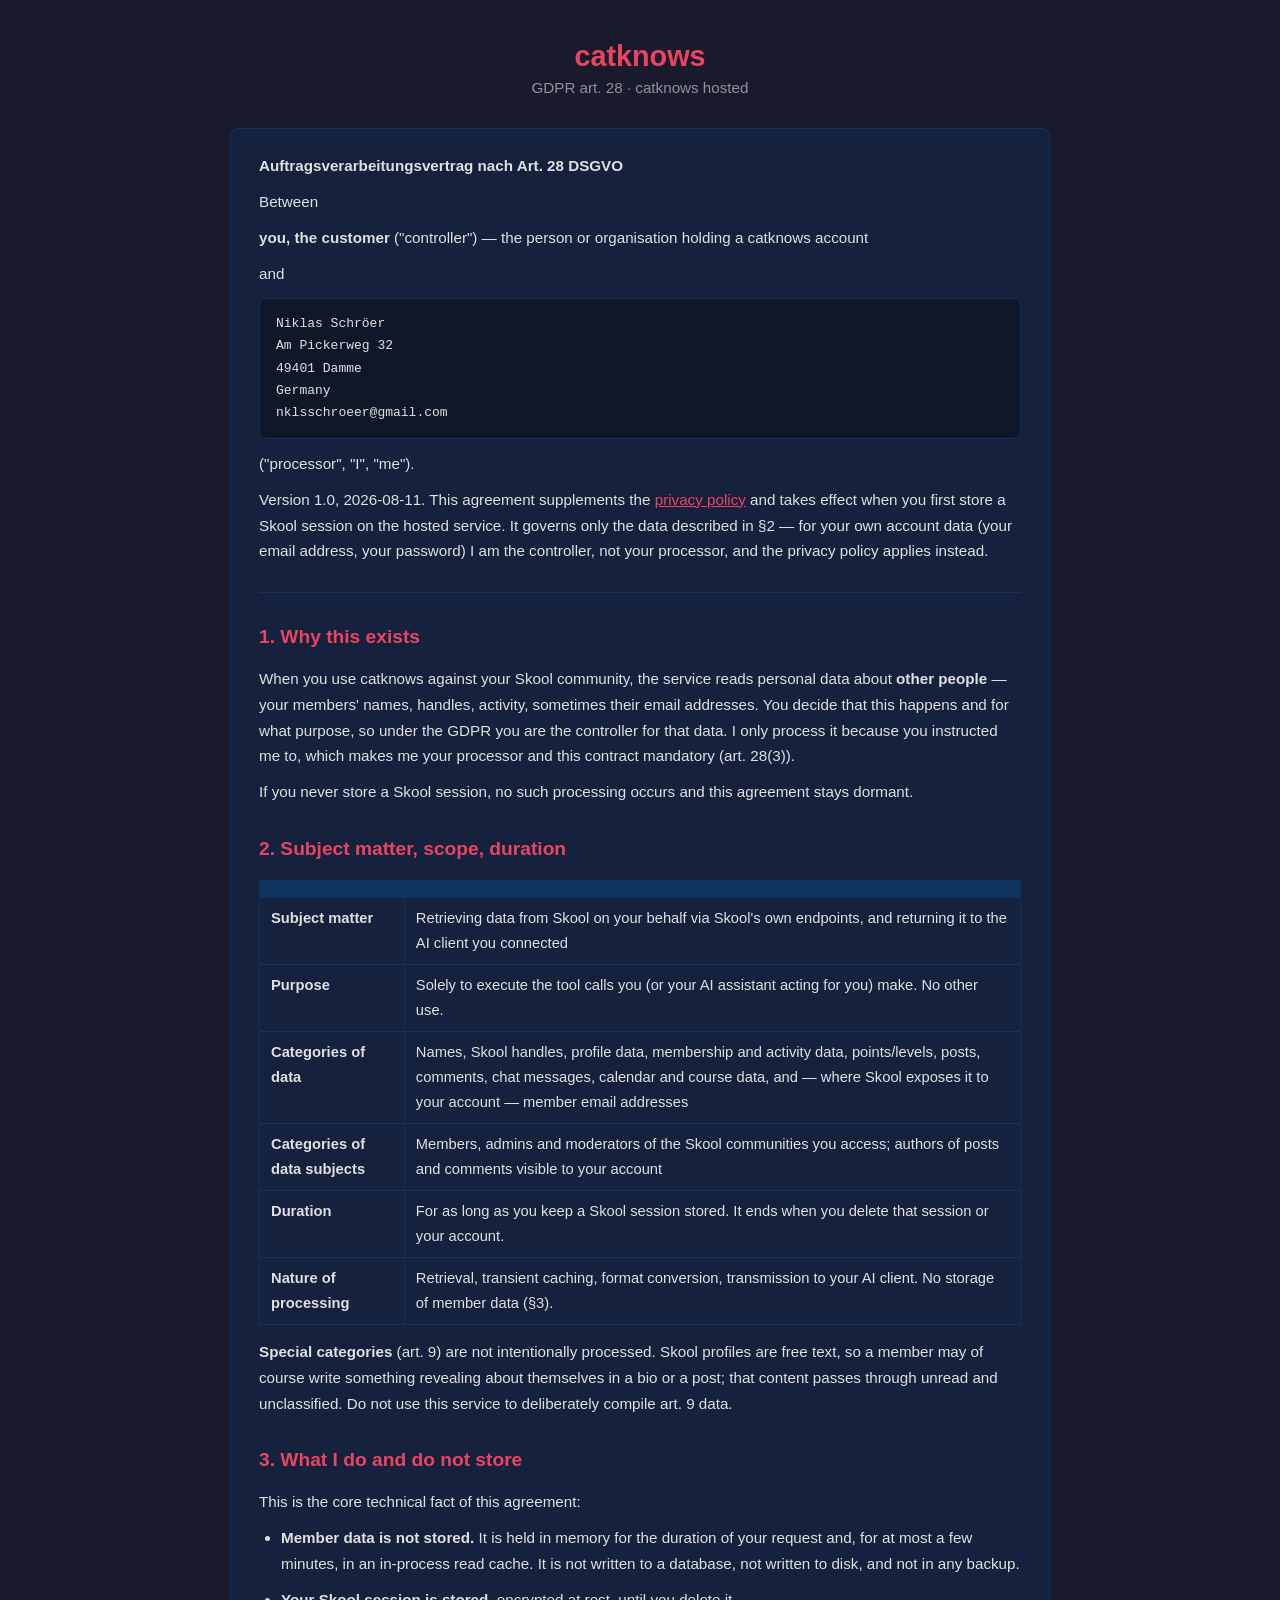
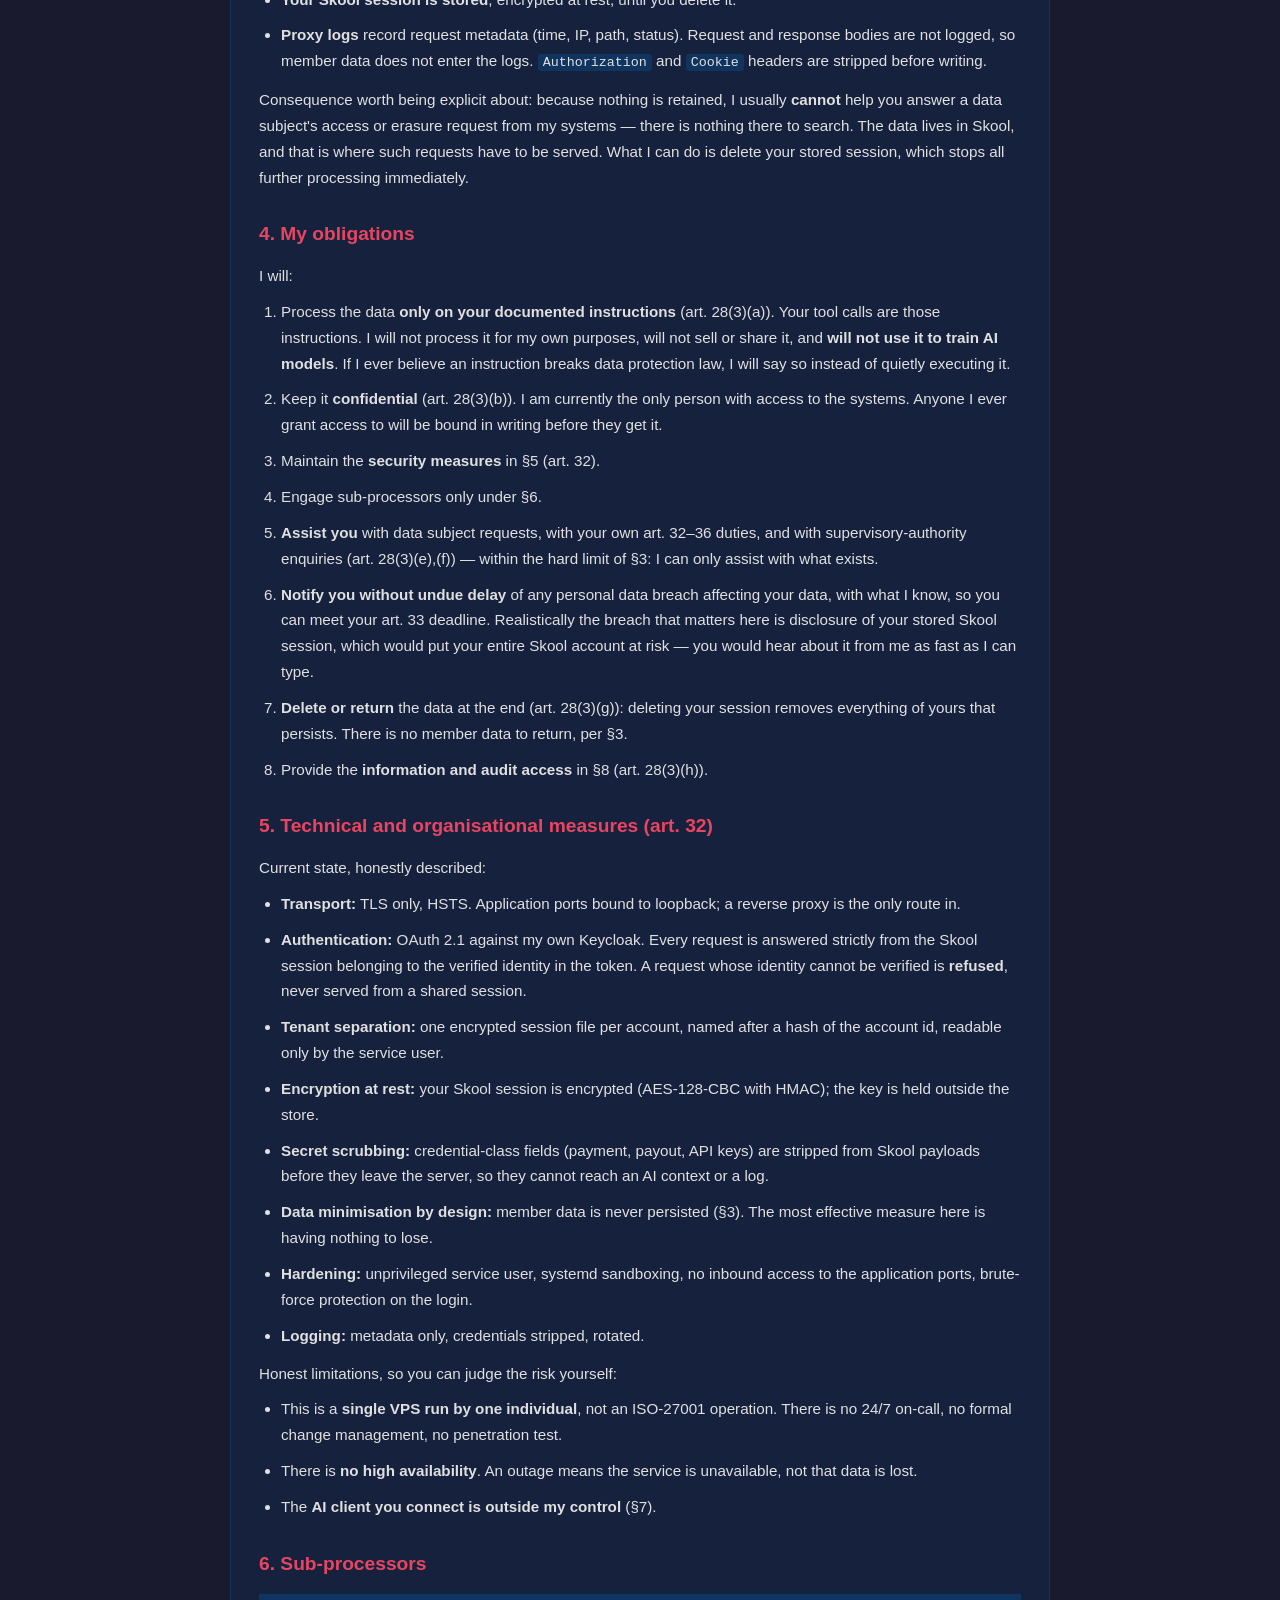
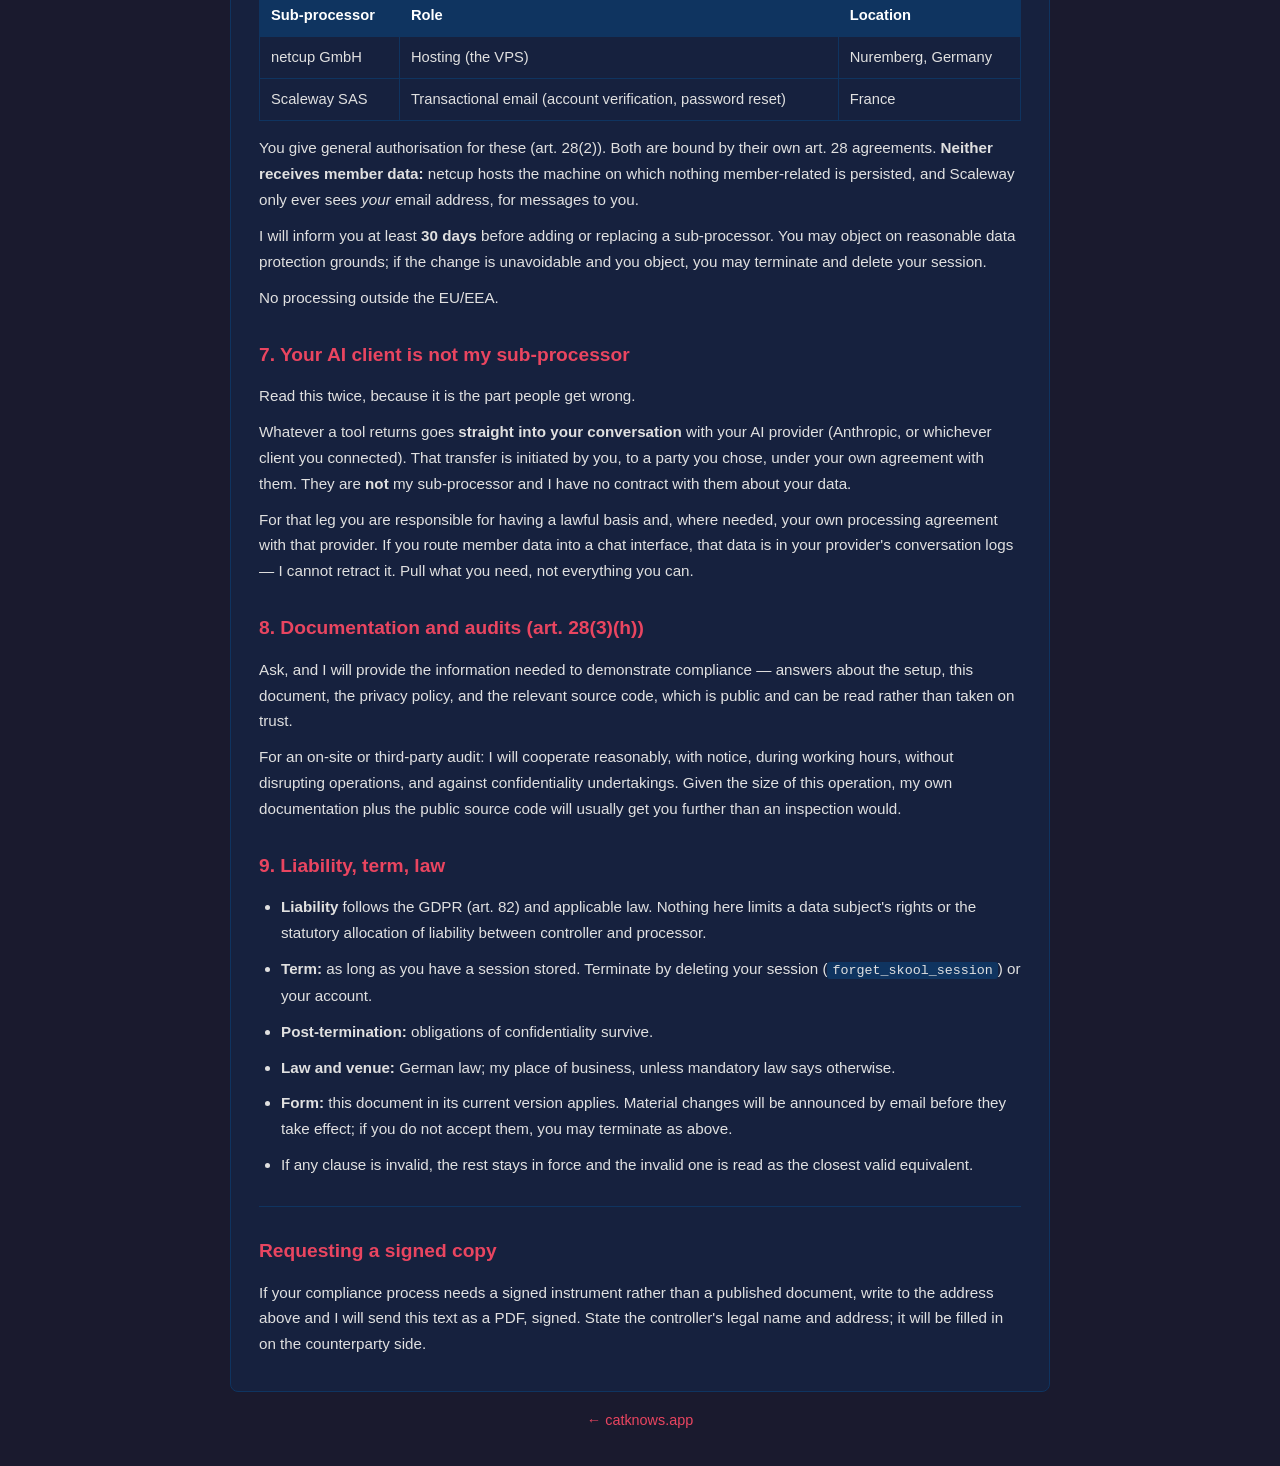
==== deploy/web/dpa.html @ 57e816b5 "feat(web): landing page and legal pages for catknows.app Five static pages, no build tooling on the " ====
<!DOCTYPE html>
<html lang="en">
<head>
<meta charset="UTF-8">
<meta name="viewport" content="width=device-width, initial-scale=1.0">
<title>catknows &mdash; Data Processing Agreement</title>
<style>
* { margin: 0; padding: 0; box-sizing: border-box; }
body { font-family: -apple-system, BlinkMacSystemFont, 'Segoe UI', sans-serif;
       background: #1a1a2e; color: #e0e0e0; min-height: 100vh; padding: 40px 16px; }
.container { max-width: 820px; margin: 0 auto; }
.header { text-align: center; margin-bottom: 32px; }
.header h1 { font-size: 1.8em; color: #e94560; margin-bottom: 6px; }
.header p { opacity: 0.6; font-size: 0.95em; }
.card { background: #16213e; border: 1px solid #0f3460; border-radius: 8px;
        padding: 24px 28px; line-height: 1.7; margin-bottom: 20px; }
h2 { color: #e94560; font-size: 1.2em; margin: 28px 0 12px; }
h2:first-child { margin-top: 0; }
h3 { color: #e94560; font-size: 1.02em; margin: 20px 0 8px; opacity: 0.85; }
h4 { color: #e0e0e0; font-size: 0.98em; margin: 16px 0 6px; opacity: 0.9; }
p, li { margin-bottom: 10px; font-size: 0.95em; }
ul, ol { margin-left: 22px; margin-bottom: 12px; }
a { color: #e94560; }
code { background: #0f3460; padding: 1px 5px; border-radius: 3px;
       font-size: 0.88em; font-family: ui-monospace, Menlo, Consolas, monospace; }
pre { background: #0f1729; border: 1px solid #0f3460; border-radius: 6px;
      padding: 14px 16px; margin: 12px 0; overflow-x: auto; }
pre code { background: none; padding: 0; font-size: 0.86em; line-height: 1.5; }
blockquote { border-left: 3px solid #e94560; padding: 4px 0 4px 16px;
             margin: 14px 0; opacity: 0.92; }
blockquote p:last-child { margin-bottom: 0; }
hr { border: none; border-top: 1px solid #0f3460; margin: 28px 0; }
.tablewrap { overflow-x: auto; margin: 14px 0; }
table { border-collapse: collapse; width: 100%; font-size: 0.92em; }
th, td { border: 1px solid #0f3460; padding: 8px 11px; text-align: left;
         vertical-align: top; }
th { background: #0f3460; color: #fff; }
.back { display: block; text-align: center; margin-top: 20px;
        color: #e94560; text-decoration: none; font-size: 0.9em; }
.back:hover { text-decoration: underline; }
</style>
</head>
<body>
<div class="container">
  <div class="header">
    <h1>catknows</h1>
    <p>GDPR art. 28 · catknows hosted</p>
  </div>
  <div class="card">
<p><strong>Auftragsverarbeitungsvertrag nach Art. 28 DSGVO</strong></p>
<p>Between</p>
<p><strong>you, the customer</strong> (&quot;controller&quot;) &mdash; the person or organisation holding a catknows account</p>
<p>and</p>
<pre>Niklas Schröer
Am Pickerweg 32
49401 Damme
Germany
nklsschroeer@gmail.com</pre>
<p>(&quot;processor&quot;, &quot;I&quot;, &quot;me&quot;).</p>
<p>Version 1.0, 2026-08-11. This agreement supplements the <a href="privacy.html">privacy policy</a> and takes effect when you first store a Skool session on the hosted service. It governs only the data described in &sect;2 &mdash; for your own account data (your email address, your password) I am the controller, not your processor, and the privacy policy applies instead.</p>
<hr>
<h2>1. Why this exists</h2>
<p>When you use catknows against your Skool community, the service reads personal data about <strong>other people</strong> &mdash; your members&#x27; names, handles, activity, sometimes their email addresses. You decide that this happens and for what purpose, so under the GDPR you are the controller for that data. I only process it because you instructed me to, which makes me your processor and this contract mandatory (art. 28(3)).</p>
<p>If you never store a Skool session, no such processing occurs and this agreement stays dormant.</p>
<h2>2. Subject matter, scope, duration</h2>
<div class="tablewrap"><table><tr><th></th><th></th></tr><tr><td><strong>Subject matter</strong></td><td>Retrieving data from Skool on your behalf via Skool&#x27;s own endpoints, and returning it to the AI client you connected</td></tr><tr><td><strong>Purpose</strong></td><td>Solely to execute the tool calls you (or your AI assistant acting for you) make. No other use.</td></tr><tr><td><strong>Categories of data</strong></td><td>Names, Skool handles, profile data, membership and activity data, points/levels, posts, comments, chat messages, calendar and course data, and &mdash; where Skool exposes it to your account &mdash; member email addresses</td></tr><tr><td><strong>Categories of data subjects</strong></td><td>Members, admins and moderators of the Skool communities you access; authors of posts and comments visible to your account</td></tr><tr><td><strong>Duration</strong></td><td>For as long as you keep a Skool session stored. It ends when you delete that session or your account.</td></tr><tr><td><strong>Nature of processing</strong></td><td>Retrieval, transient caching, format conversion, transmission to your AI client. No storage of member data (&sect;3).</td></tr></table></div>
<p><strong>Special categories</strong> (art. 9) are not intentionally processed. Skool profiles are free text, so a member may of course write something revealing about themselves in a bio or a post; that content passes through unread and unclassified. Do not use this service to deliberately compile art. 9 data.</p>
<h2>3. What I do and do not store</h2>
<p>This is the core technical fact of this agreement:</p>
<ul><li><strong>Member data is not stored.</strong> It is held in memory for the duration of your request and, for at most a few minutes, in an in-process read cache. It is not written to a database, not written to disk, and not in any backup.</li><li><strong>Your Skool session is stored</strong>, encrypted at rest, until you delete it.</li><li><strong>Proxy logs</strong> record request metadata (time, IP, path, status). Request and response bodies are not logged, so member data does not enter the logs. <code>Authorization</code> and <code>Cookie</code> headers are stripped before writing.</li></ul>
<p>Consequence worth being explicit about: because nothing is retained, I usually <strong>cannot</strong> help you answer a data subject&#x27;s access or erasure request from my systems &mdash; there is nothing there to search. The data lives in Skool, and that is where such requests have to be served. What I can do is delete your stored session, which stops all further processing immediately.</p>
<h2>4. My obligations</h2>
<p>I will:</p>
<ol><li>Process the data <strong>only on your documented instructions</strong> (art. 28(3)(a)). Your tool calls are those instructions. I will not process it for my own purposes, will not sell or share it, and <strong>will not use it to train AI models</strong>. If I ever believe an instruction breaks data protection law, I will say so instead of quietly executing it.</li><li>Keep it <strong>confidential</strong> (art. 28(3)(b)). I am currently the only person with access to the systems. Anyone I ever grant access to will be bound in writing before they get it.</li><li>Maintain the <strong>security measures</strong> in &sect;5 (art. 32).</li><li>Engage sub-processors only under &sect;6.</li><li><strong>Assist you</strong> with data subject requests, with your own art. 32–36 duties, and with supervisory-authority enquiries (art. 28(3)(e),(f)) &mdash; within the hard limit of &sect;3: I can only assist with what exists.</li><li><strong>Notify you without undue delay</strong> of any personal data breach affecting your data, with what I know, so you can meet your art. 33 deadline. Realistically the breach that matters here is disclosure of your stored Skool session, which would put your entire Skool account at risk &mdash; you would hear about it from me as fast as I can type.</li><li><strong>Delete or return</strong> the data at the end (art. 28(3)(g)): deleting your session removes everything of yours that persists. There is no member data to return, per &sect;3.</li><li>Provide the <strong>information and audit access</strong> in &sect;8 (art. 28(3)(h)).</li></ol>
<h2>5. Technical and organisational measures (art. 32)</h2>
<p>Current state, honestly described:</p>
<ul><li><strong>Transport:</strong> TLS only, HSTS. Application ports bound to loopback; a reverse proxy is the only route in.</li><li><strong>Authentication:</strong> OAuth 2.1 against my own Keycloak. Every request is answered strictly from the Skool session belonging to the verified identity in the token. A request whose identity cannot be verified is <strong>refused</strong>, never served from a shared session.</li><li><strong>Tenant separation:</strong> one encrypted session file per account, named after a hash of the account id, readable only by the service user.</li><li><strong>Encryption at rest:</strong> your Skool session is encrypted (AES-128-CBC with HMAC); the key is held outside the store.</li><li><strong>Secret scrubbing:</strong> credential-class fields (payment, payout, API keys) are stripped from Skool payloads before they leave the server, so they cannot reach an AI context or a log.</li><li><strong>Data minimisation by design:</strong> member data is never persisted (&sect;3). The most effective measure here is having nothing to lose.</li><li><strong>Hardening:</strong> unprivileged service user, systemd sandboxing, no inbound access to the application ports, brute-force protection on the login.</li><li><strong>Logging:</strong> metadata only, credentials stripped, rotated.</li></ul>
<p>Honest limitations, so you can judge the risk yourself:</p>
<ul><li>This is a <strong>single VPS run by one individual</strong>, not an ISO-27001 operation. There is no 24/7 on-call, no formal change management, no penetration test.</li><li>There is <strong>no high availability</strong>. An outage means the service is unavailable, not that data is lost.</li><li>The <strong>AI client you connect is outside my control</strong> (&sect;7).</li></ul>
<h2>6. Sub-processors</h2>
<div class="tablewrap"><table><tr><th>Sub-processor</th><th>Role</th><th>Location</th></tr><tr><td>netcup GmbH</td><td>Hosting (the VPS)</td><td>Nuremberg, Germany</td></tr><tr><td>Scaleway SAS</td><td>Transactional email (account verification, password reset)</td><td>France</td></tr></table></div>
<p>You give general authorisation for these (art. 28(2)). Both are bound by their own art. 28 agreements. <strong>Neither receives member data:</strong> netcup hosts the machine on which nothing member-related is persisted, and Scaleway only ever sees <em>your</em> email address, for messages to you.</p>
<p>I will inform you at least <strong>30 days</strong> before adding or replacing a sub-processor. You may object on reasonable data protection grounds; if the change is unavoidable and you object, you may terminate and delete your session.</p>
<p>No processing outside the EU/EEA.</p>
<h2>7. Your AI client is not my sub-processor</h2>
<p>Read this twice, because it is the part people get wrong.</p>
<p>Whatever a tool returns goes <strong>straight into your conversation</strong> with your AI provider (Anthropic, or whichever client you connected). That transfer is initiated by you, to a party you chose, under your own agreement with them. They are <strong>not</strong> my sub-processor and I have no contract with them about your data.</p>
<p>For that leg you are responsible for having a lawful basis and, where needed, your own processing agreement with that provider. If you route member data into a chat interface, that data is in your provider&#x27;s conversation logs &mdash; I cannot retract it. Pull what you need, not everything you can.</p>
<h2>8. Documentation and audits (art. 28(3)(h))</h2>
<p>Ask, and I will provide the information needed to demonstrate compliance &mdash; answers about the setup, this document, the privacy policy, and the relevant source code, which is public and can be read rather than taken on trust.</p>
<p>For an on-site or third-party audit: I will cooperate reasonably, with notice, during working hours, without disrupting operations, and against confidentiality undertakings. Given the size of this operation, my own documentation plus the public source code will usually get you further than an inspection would.</p>
<h2>9. Liability, term, law</h2>
<ul><li><strong>Liability</strong> follows the GDPR (art. 82) and applicable law. Nothing here limits a data subject&#x27;s rights or the statutory allocation of liability between controller and processor.</li><li><strong>Term:</strong> as long as you have a session stored. Terminate by deleting your session (<code>forget_skool_session</code>) or your account.</li><li><strong>Post-termination:</strong> obligations of confidentiality survive.</li><li><strong>Law and venue:</strong> German law; my place of business, unless mandatory law says otherwise.</li><li><strong>Form:</strong> this document in its current version applies. Material changes will be announced by email before they take effect; if you do not accept them, you may terminate as above.</li><li>If any clause is invalid, the rest stays in force and the invalid one is read as the closest valid equivalent.</li></ul>
<hr>
<h2>Requesting a signed copy</h2>
<p>If your compliance process needs a signed instrument rather than a published document, write to the address above and I will send this text as a PDF, signed. State the controller&#x27;s legal name and address; it will be filled in on the counterparty side.</p>
  </div>
  <a class="back" href="/">&larr; catknows.app</a>
</div>
</body>
</html>
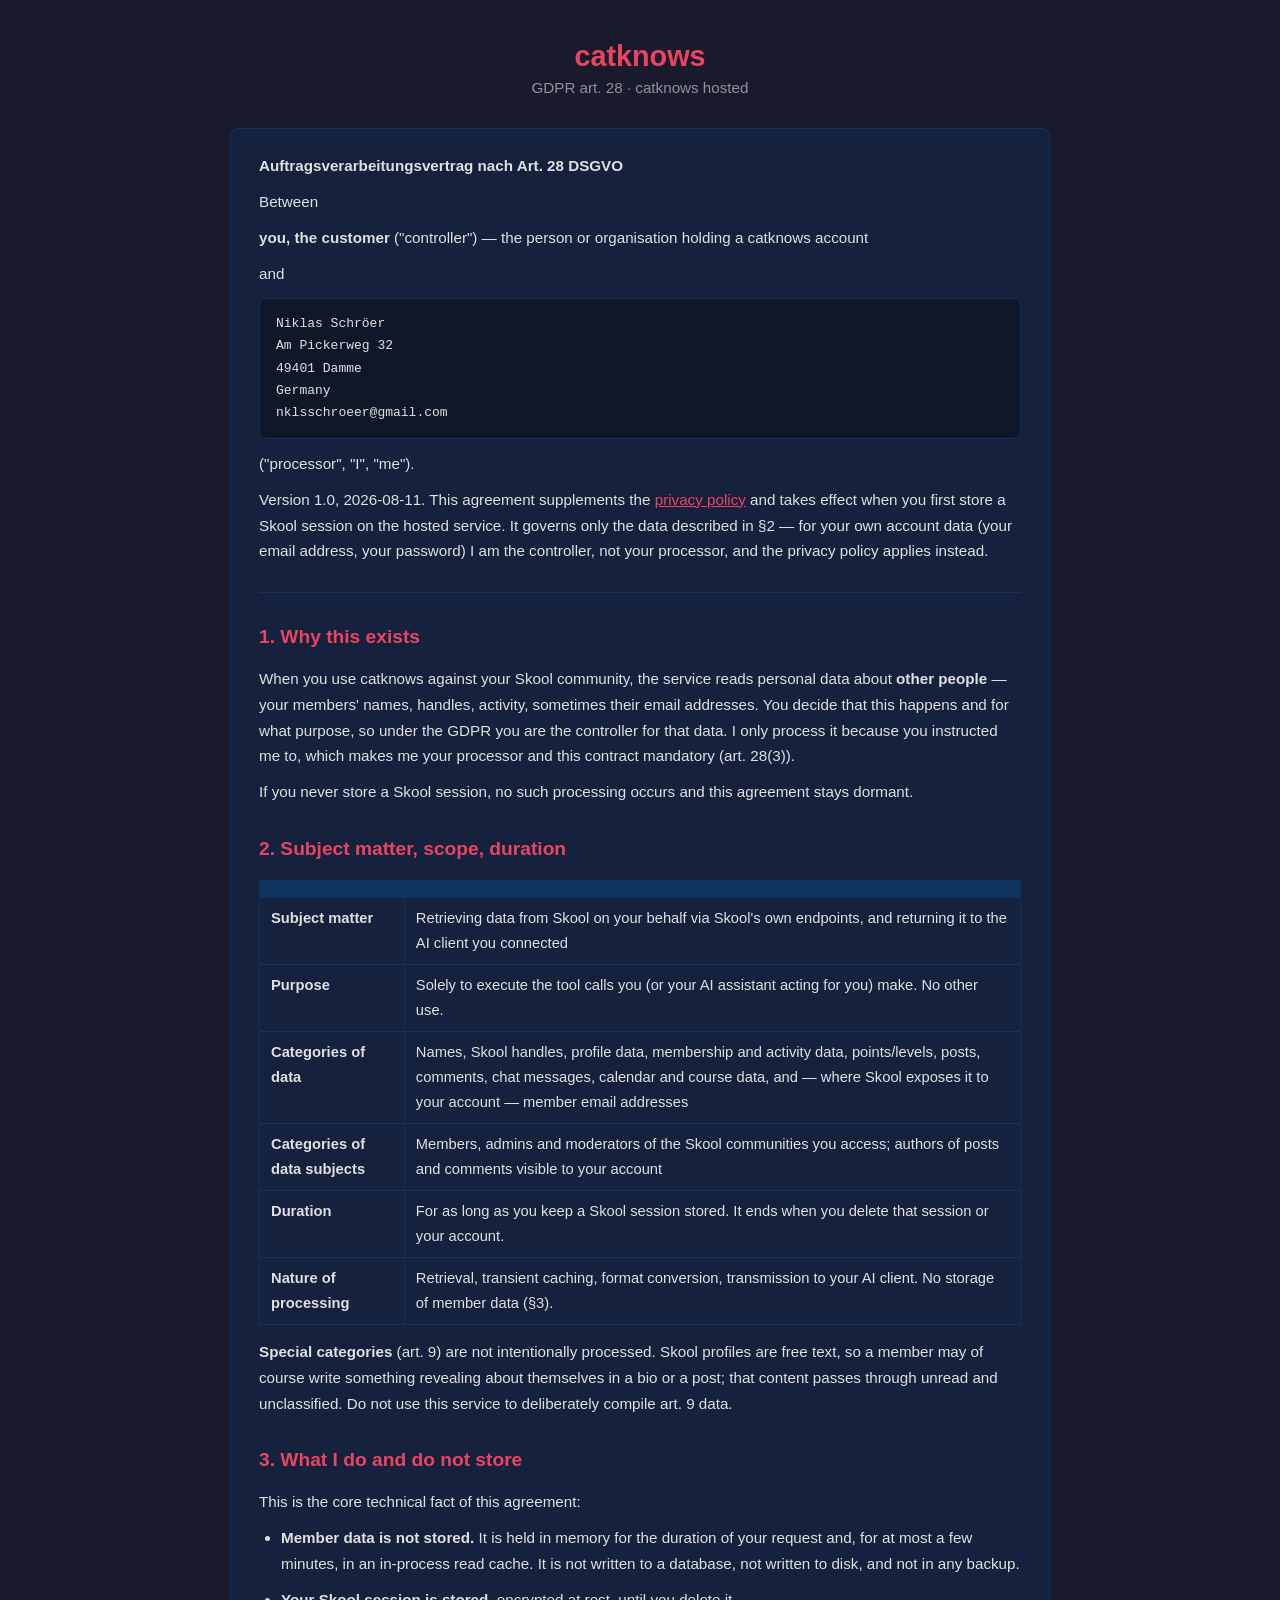
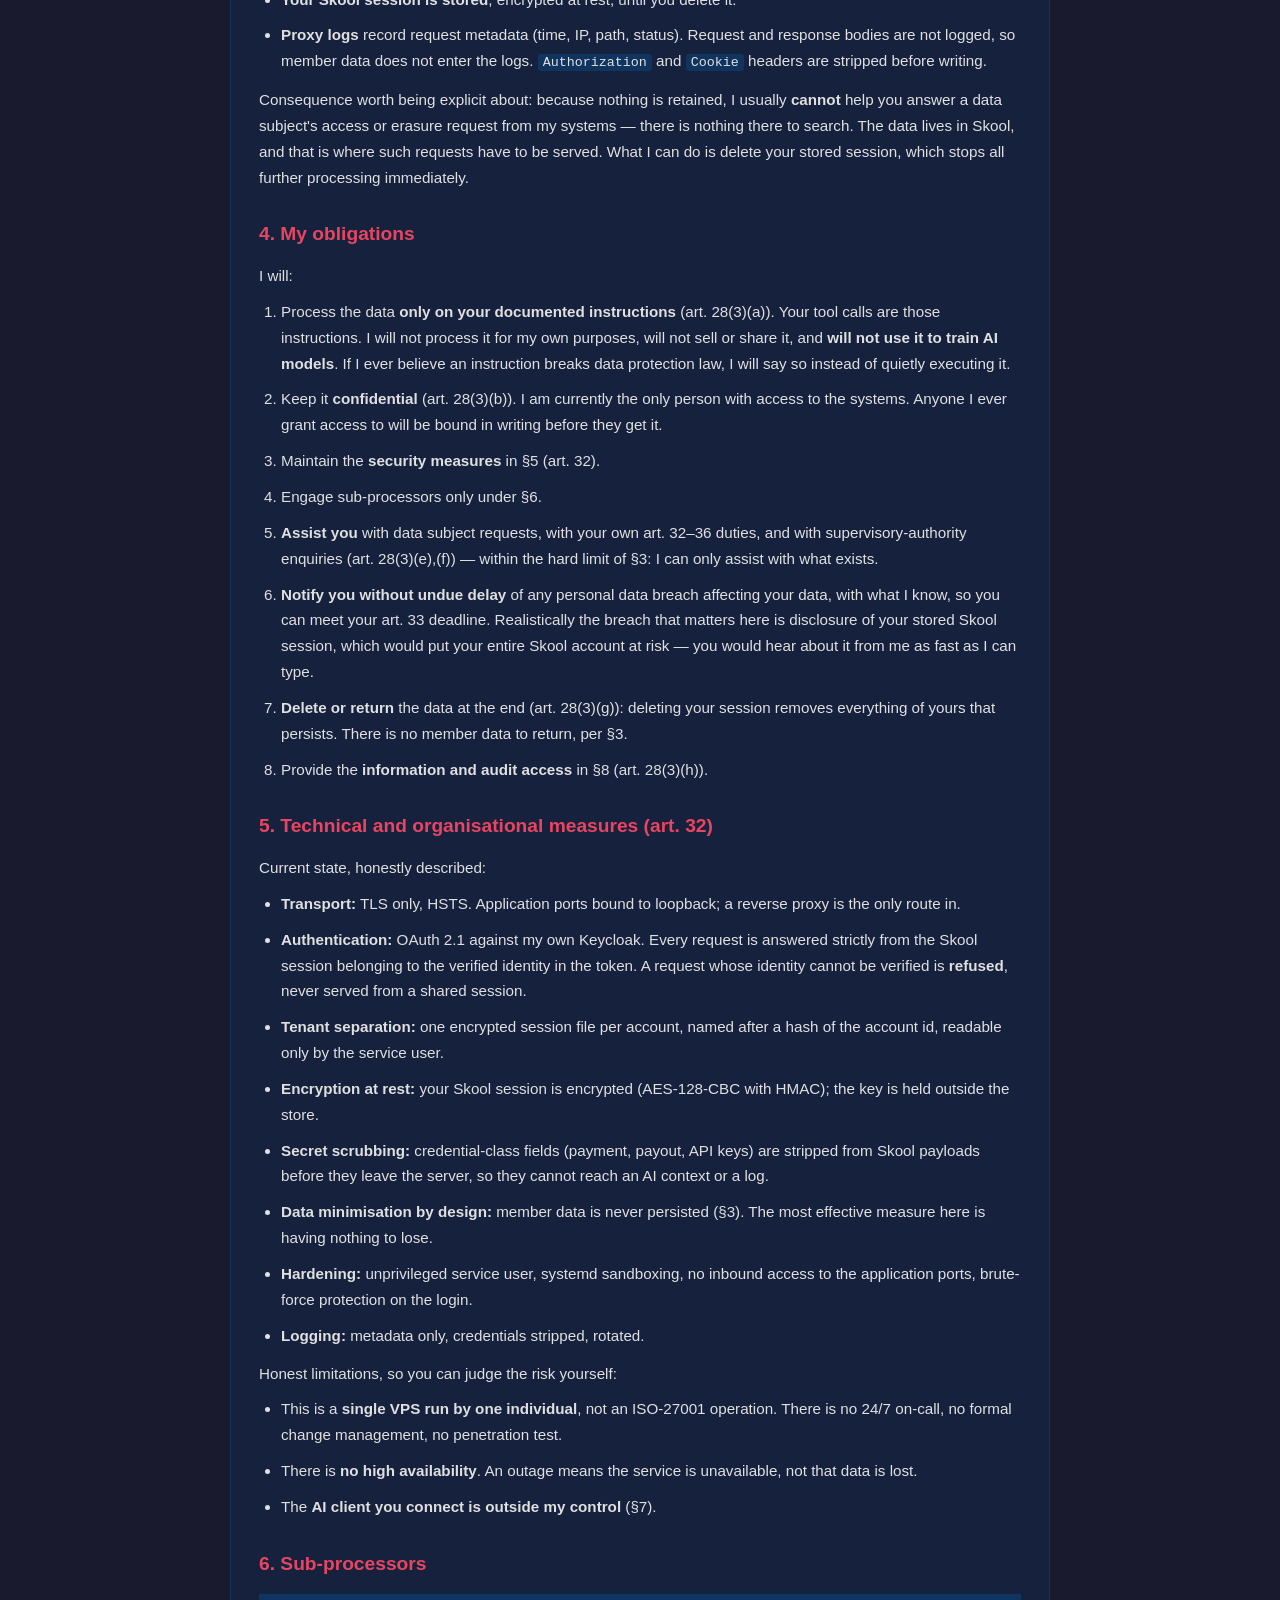
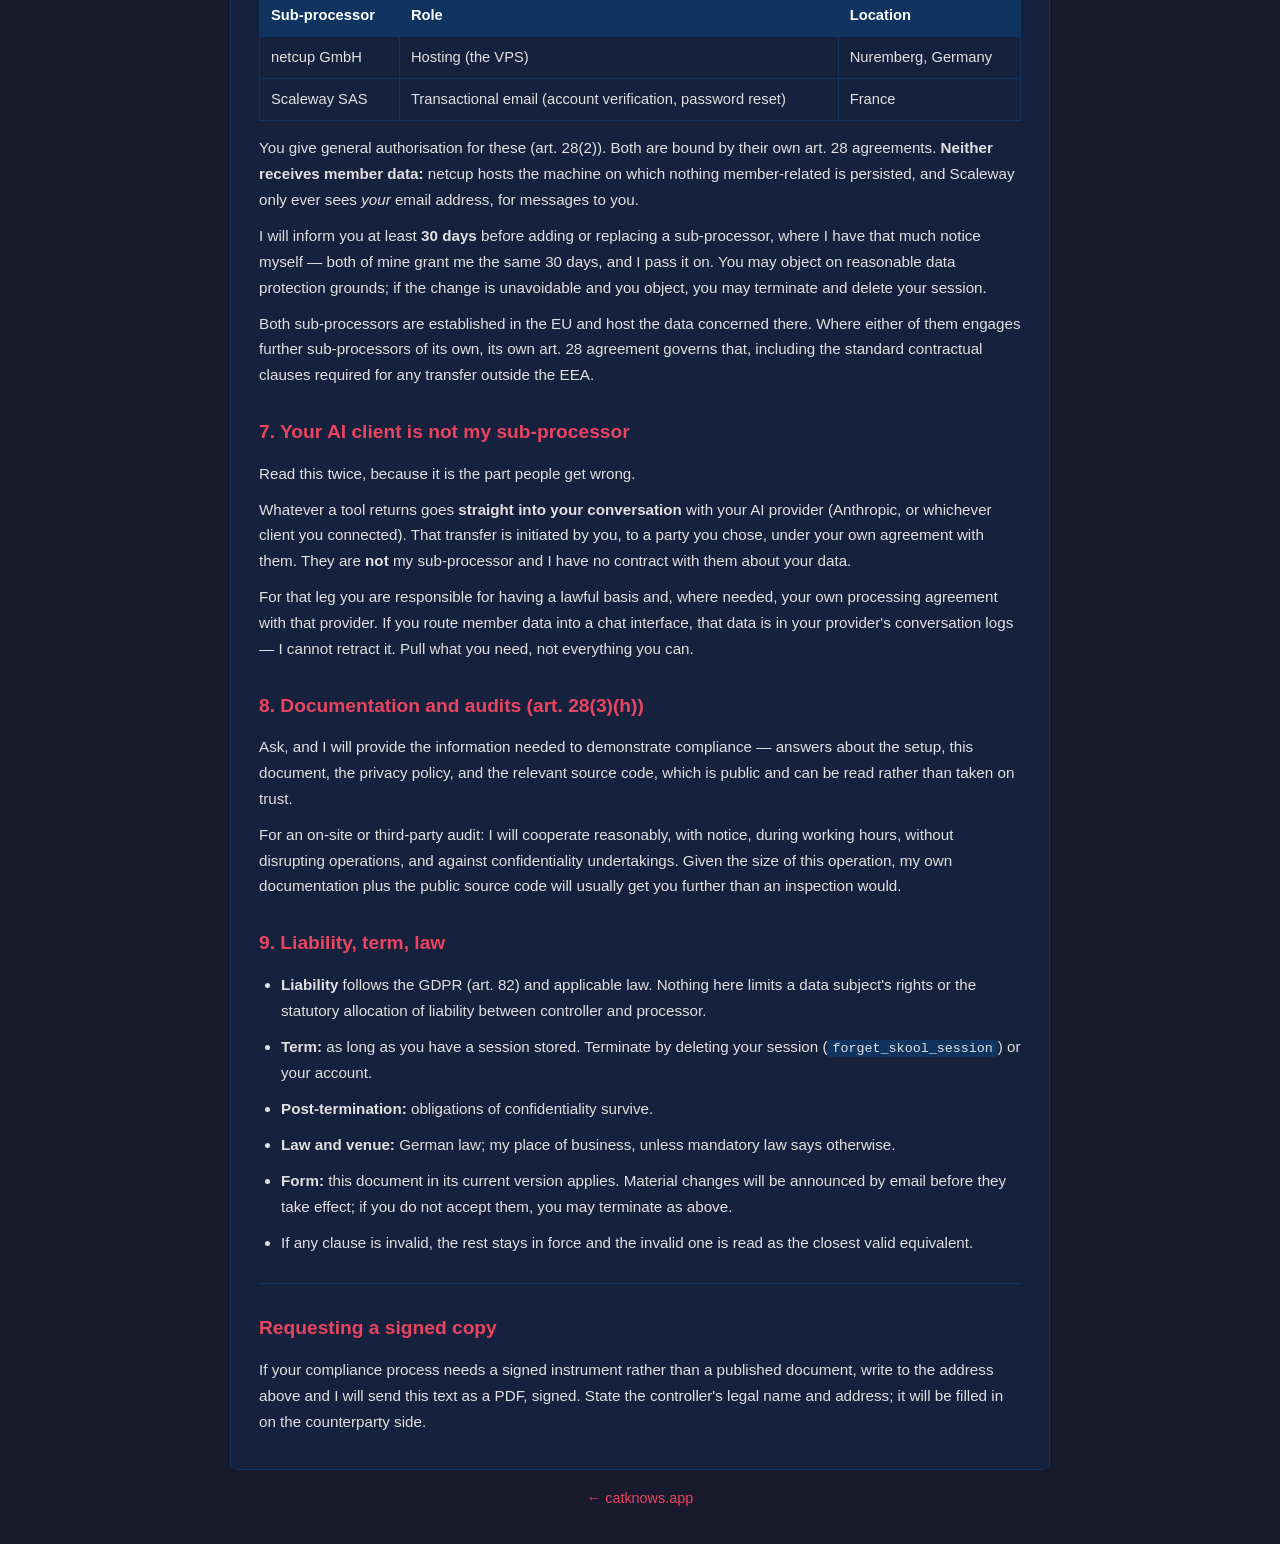
==== commit a6357eef: "docs(legal): both sub-processor DPAs verified, TODOs resolved Read the actual contracts instead of g" ====
--- a/deploy/web/dpa.html
+++ b/deploy/web/dpa.html
@@ -80,8 +80,8 @@
 <h2>6. Sub-processors</h2>
 <div class="tablewrap"><table><tr><th>Sub-processor</th><th>Role</th><th>Location</th></tr><tr><td>netcup GmbH</td><td>Hosting (the VPS)</td><td>Nuremberg, Germany</td></tr><tr><td>Scaleway SAS</td><td>Transactional email (account verification, password reset)</td><td>France</td></tr></table></div>
 <p>You give general authorisation for these (art. 28(2)). Both are bound by their own art. 28 agreements. <strong>Neither receives member data:</strong> netcup hosts the machine on which nothing member-related is persisted, and Scaleway only ever sees <em>your</em> email address, for messages to you.</p>
-<p>I will inform you at least <strong>30 days</strong> before adding or replacing a sub-processor. You may object on reasonable data protection grounds; if the change is unavoidable and you object, you may terminate and delete your session.</p>
-<p>No processing outside the EU/EEA.</p>
+<p>I will inform you at least <strong>30 days</strong> before adding or replacing a sub-processor, where I have that much notice myself &mdash; both of mine grant me the same 30 days, and I pass it on. You may object on reasonable data protection grounds; if the change is unavoidable and you object, you may terminate and delete your session.</p>
+<p>Both sub-processors are established in the EU and host the data concerned there. Where either of them engages further sub-processors of its own, its own art. 28 agreement governs that, including the standard contractual clauses required for any transfer outside the EEA.</p>
 <h2>7. Your AI client is not my sub-processor</h2>
 <p>Read this twice, because it is the part people get wrong.</p>
 <p>Whatever a tool returns goes <strong>straight into your conversation</strong> with your AI provider (Anthropic, or whichever client you connected). That transfer is initiated by you, to a party you chose, under your own agreement with them. They are <strong>not</strong> my sub-processor and I have no contract with them about your data.</p>
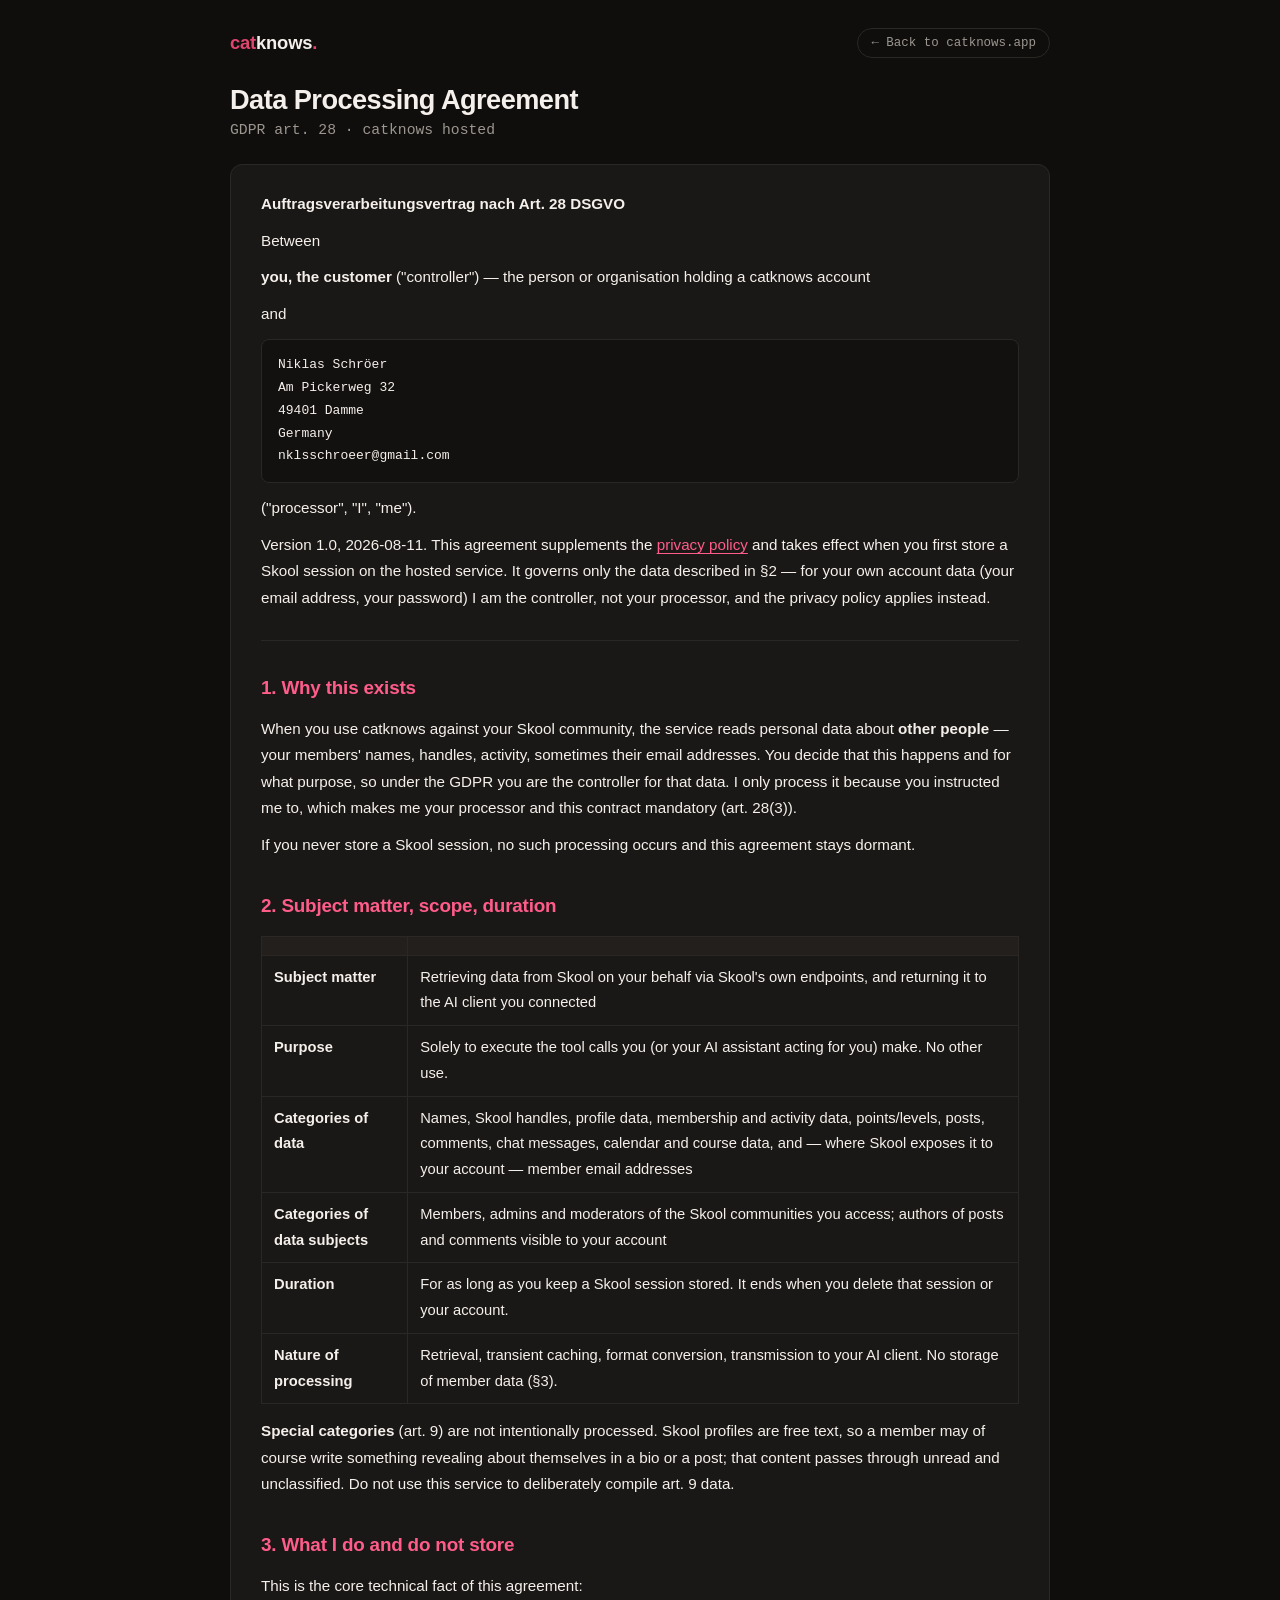
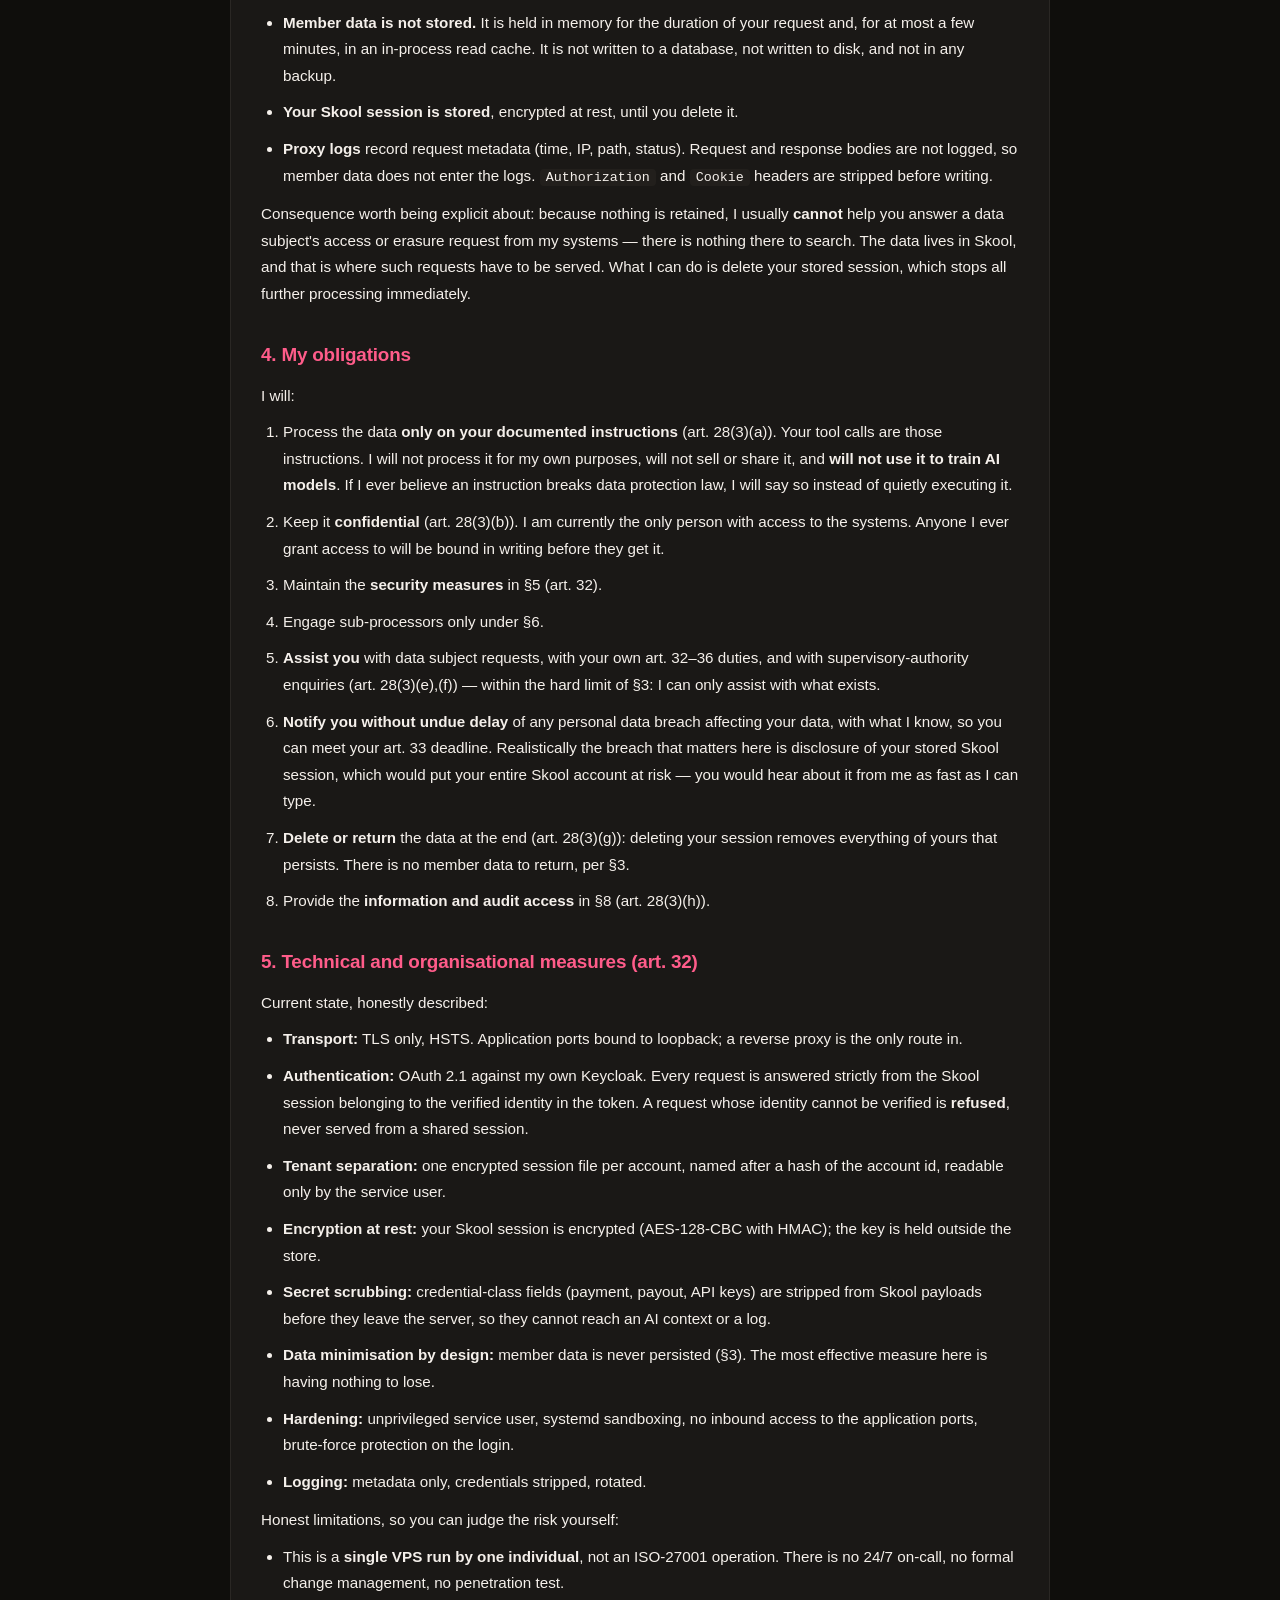
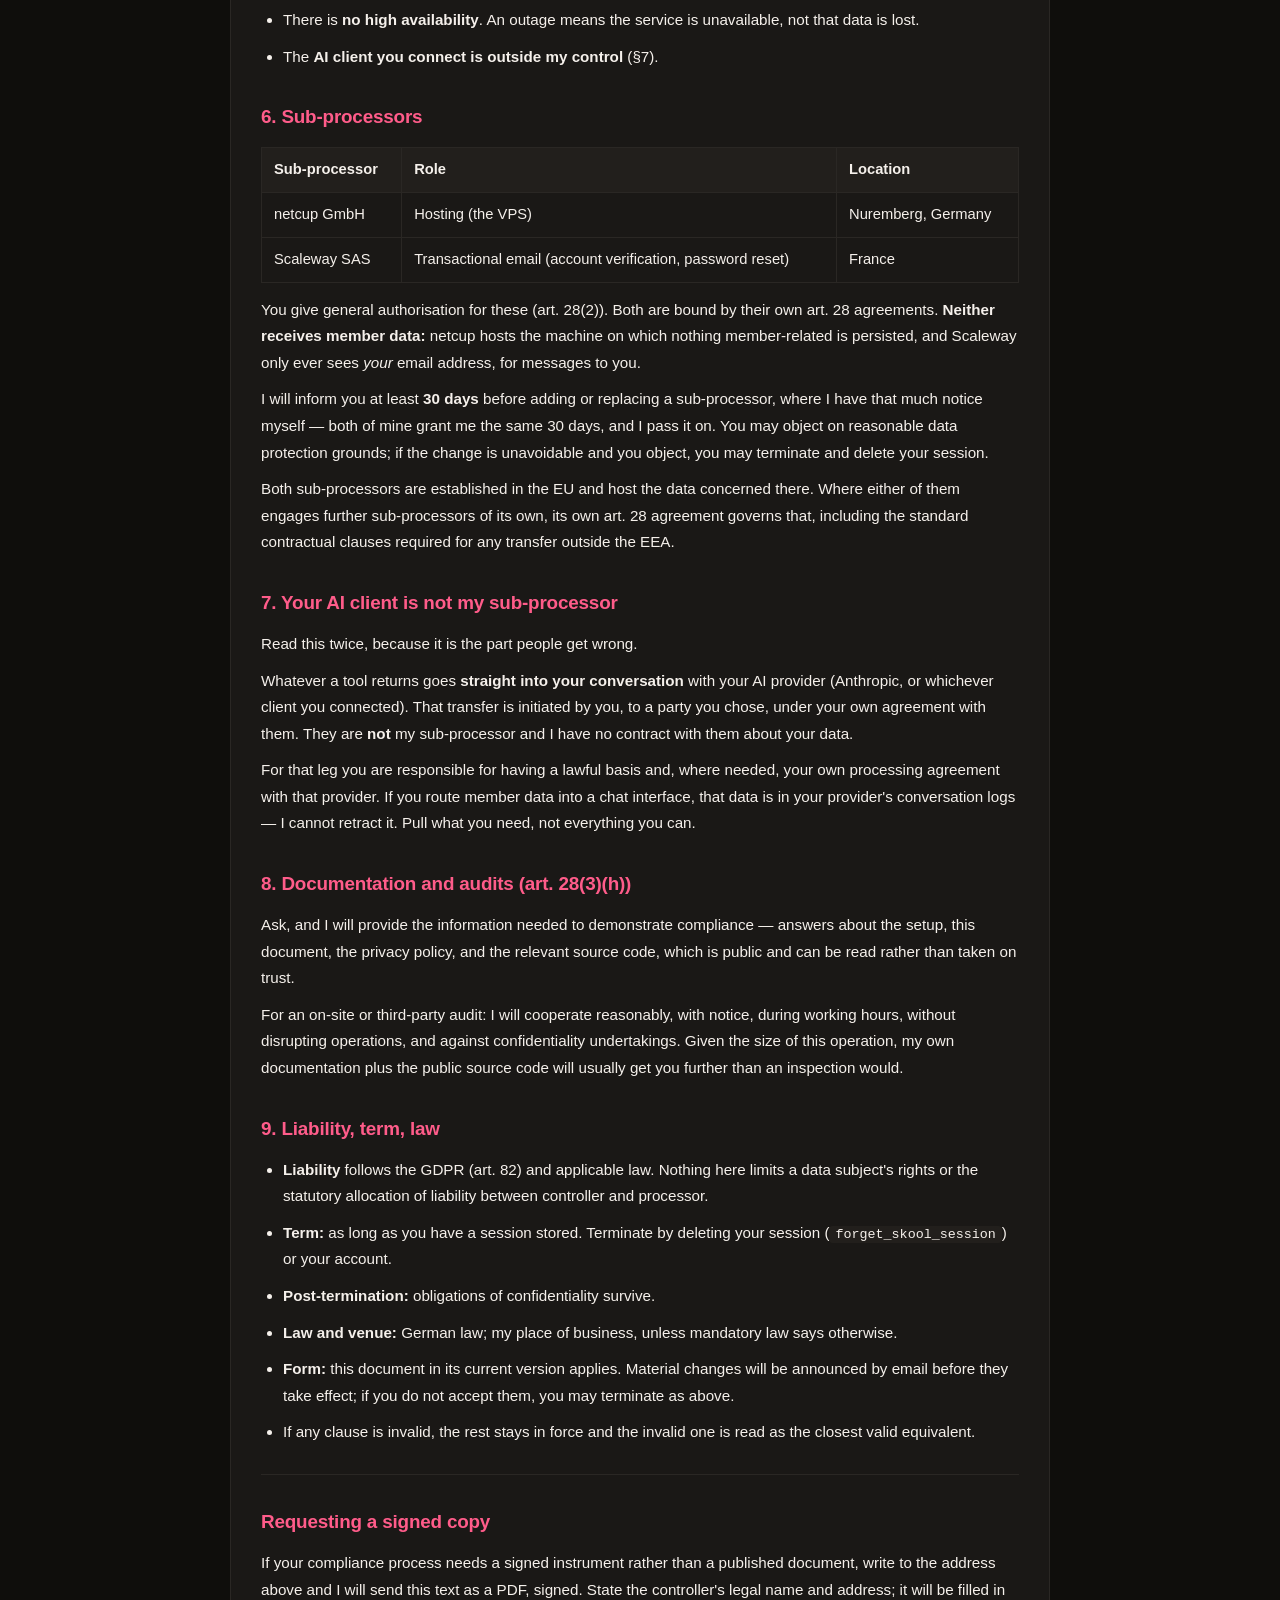
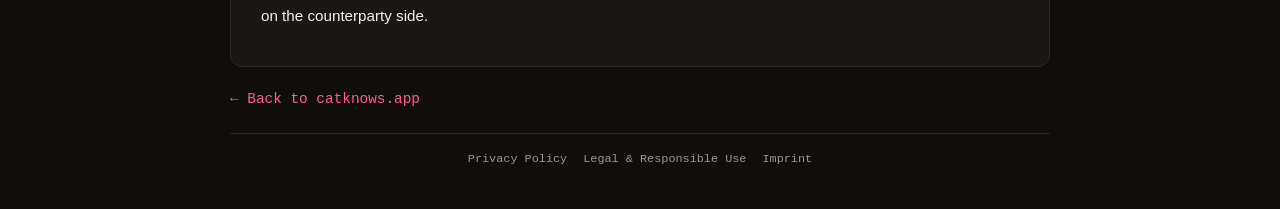
==== commit 2ede7a2e: "fix(web): every internal legal link was a 404, and the pages were still navy /privacy.html, /dpa.htm" ====
--- a/deploy/web/dpa.html
+++ b/deploy/web/dpa.html
@@ -3,47 +3,76 @@
 <head>
 <meta charset="UTF-8">
 <meta name="viewport" content="width=device-width, initial-scale=1.0">
-<title>catknows &mdash; Data Processing Agreement</title>
+<title>catknows. Data Processing Agreement</title>
 <style>
+:root {
+  --bg: #0F0E0C; --card: #1A1816; --line: #2A2724;
+  --ink: #F5F0EB; --dim: #9C9690; --muted: #6B6560;
+  --brand: #FF5C8A; --brand-deep: #E04570; --coral: #F0786A;
+  --mono: ui-monospace, 'SF Mono', Menlo, Consolas, monospace;
+}
 * { margin: 0; padding: 0; box-sizing: border-box; }
 body { font-family: -apple-system, BlinkMacSystemFont, 'Segoe UI', sans-serif;
-       background: #1a1a2e; color: #e0e0e0; min-height: 100vh; padding: 40px 16px; }
+       background: var(--bg); color: var(--ink); min-height: 100vh;
+       padding: 28px 16px 40px; -webkit-font-smoothing: antialiased; }
 .container { max-width: 820px; margin: 0 auto; }
-.header { text-align: center; margin-bottom: 32px; }
-.header h1 { font-size: 1.8em; color: #e94560; margin-bottom: 6px; }
-.header p { opacity: 0.6; font-size: 0.95em; }
-.card { background: #16213e; border: 1px solid #0f3460; border-radius: 8px;
-        padding: 24px 28px; line-height: 1.7; margin-bottom: 20px; }
-h2 { color: #e94560; font-size: 1.2em; margin: 28px 0 12px; }
+.topbar { display: flex; align-items: center; justify-content: space-between;
+          gap: 16px; margin-bottom: 26px; }
+.wordmark { font-weight: 800; font-size: 1.15rem; color: var(--ink);
+            text-decoration: none; letter-spacing: -0.01em; }
+.wordmark b, .wordmark i { font-weight: 800; font-style: normal; color: var(--brand-deep); }
+.home { font-family: var(--mono); font-size: 0.78rem; color: var(--dim);
+        text-decoration: none; border: 1px solid var(--line);
+        padding: 7px 13px; border-radius: 999px; white-space: nowrap; }
+.home:hover { color: var(--ink); border-color: var(--brand); }
+.header { margin-bottom: 26px; }
+.header h1 { font-size: 1.7em; color: var(--ink); margin-bottom: 6px;
+             letter-spacing: -0.02em; }
+.header p { color: var(--dim); font-size: 0.92em; font-family: var(--mono); }
+.card { background: var(--card); border: 1px solid var(--line); border-radius: 12px;
+        padding: 26px 30px; line-height: 1.75; margin-bottom: 20px; }
+h2 { color: var(--brand); font-size: 1.18em; margin: 30px 0 12px;
+     letter-spacing: -0.01em; }
 h2:first-child { margin-top: 0; }
-h3 { color: #e94560; font-size: 1.02em; margin: 20px 0 8px; opacity: 0.85; }
-h4 { color: #e0e0e0; font-size: 0.98em; margin: 16px 0 6px; opacity: 0.9; }
-p, li { margin-bottom: 10px; font-size: 0.95em; }
+h3 { color: var(--coral); font-size: 1.02em; margin: 22px 0 8px; }
+h4 { color: var(--ink); font-size: 0.97em; margin: 16px 0 6px; }
+p, li { margin-bottom: 10px; font-size: 0.95em; color: var(--ink); }
 ul, ol { margin-left: 22px; margin-bottom: 12px; }
-a { color: #e94560; }
-code { background: #0f3460; padding: 1px 5px; border-radius: 3px;
-       font-size: 0.88em; font-family: ui-monospace, Menlo, Consolas, monospace; }
-pre { background: #0f1729; border: 1px solid #0f3460; border-radius: 6px;
+a { color: var(--brand); text-underline-offset: 3px; }
+a:hover { color: var(--ink); }
+code { background: #221F1C; padding: 1px 6px; border-radius: 4px;
+       font-size: 0.88em; font-family: var(--mono); color: var(--ink); }
+pre { background: #131110; border: 1px solid var(--line); border-radius: 8px;
       padding: 14px 16px; margin: 12px 0; overflow-x: auto; }
-pre code { background: none; padding: 0; font-size: 0.86em; line-height: 1.5; }
-blockquote { border-left: 3px solid #e94560; padding: 4px 0 4px 16px;
-             margin: 14px 0; opacity: 0.92; }
+pre code { background: none; padding: 0; font-size: 0.86em; line-height: 1.55; }
+blockquote { border-left: 3px solid var(--coral); padding: 4px 0 4px 16px;
+             margin: 14px 0; color: var(--dim); }
 blockquote p:last-child { margin-bottom: 0; }
-hr { border: none; border-top: 1px solid #0f3460; margin: 28px 0; }
+hr { border: none; border-top: 1px solid var(--line); margin: 28px 0; }
 .tablewrap { overflow-x: auto; margin: 14px 0; }
 table { border-collapse: collapse; width: 100%; font-size: 0.92em; }
-th, td { border: 1px solid #0f3460; padding: 8px 11px; text-align: left;
+th, td { border: 1px solid var(--line); padding: 9px 12px; text-align: left;
          vertical-align: top; }
-th { background: #0f3460; color: #fff; }
-.back { display: block; text-align: center; margin-top: 20px;
-        color: #e94560; text-decoration: none; font-size: 0.9em; }
+th { background: #221F1C; color: var(--ink); font-weight: 600; }
+.back { display: inline-block; margin-top: 4px; color: var(--brand);
+        text-decoration: none; font-size: 0.9em; font-family: var(--mono); }
 .back:hover { text-decoration: underline; }
+.foot { display: flex; flex-wrap: wrap; gap: 6px 16px; align-items: center;
+        justify-content: center; margin-top: 26px; padding-top: 18px;
+        border-top: 1px solid var(--line);
+        font-family: var(--mono); font-size: 0.74rem; }
+.foot a { color: var(--dim); text-decoration: none; }
+.foot a:hover { color: var(--ink); text-decoration: underline; }
 </style>
 </head>
 <body>
 <div class="container">
+  <div class="topbar">
+    <a class="wordmark" href="/"><b>cat</b>knows<i>.</i></a>
+    <a class="home" href="/">&larr; Back to catknows.app</a>
+  </div>
   <div class="header">
-    <h1>catknows</h1>
+    <h1>Data Processing Agreement</h1>
     <p>GDPR art. 28 · catknows hosted</p>
   </div>
   <div class="card">
@@ -57,7 +86,7 @@
 Germany
 nklsschroeer@gmail.com</pre>
 <p>(&quot;processor&quot;, &quot;I&quot;, &quot;me&quot;).</p>
-<p>Version 1.0, 2026-08-11. This agreement supplements the <a href="privacy.html">privacy policy</a> and takes effect when you first store a Skool session on the hosted service. It governs only the data described in &sect;2 &mdash; for your own account data (your email address, your password) I am the controller, not your processor, and the privacy policy applies instead.</p>
+<p>Version 1.0, 2026-08-11. This agreement supplements the <a href="/privacy">privacy policy</a> and takes effect when you first store a Skool session on the hosted service. It governs only the data described in &sect;2 &mdash; for your own account data (your email address, your password) I am the controller, not your processor, and the privacy policy applies instead.</p>
 <hr>
 <h2>1. Why this exists</h2>
 <p>When you use catknows against your Skool community, the service reads personal data about <strong>other people</strong> &mdash; your members&#x27; names, handles, activity, sometimes their email addresses. You decide that this happens and for what purpose, so under the GDPR you are the controller for that data. I only process it because you instructed me to, which makes me your processor and this contract mandatory (art. 28(3)).</p>
@@ -95,7 +124,10 @@
 <h2>Requesting a signed copy</h2>
 <p>If your compliance process needs a signed instrument rather than a published document, write to the address above and I will send this text as a PDF, signed. State the controller&#x27;s legal name and address; it will be filled in on the counterparty side.</p>
   </div>
-  <a class="back" href="/">&larr; catknows.app</a>
+  <a class="back" href="/">&larr; Back to catknows.app</a>
+  <div class="foot">
+    <a href="/privacy">Privacy Policy</a><a href="/legal">Legal &amp; Responsible Use</a><a href="/impressum">Imprint</a>
+  </div>
 </div>
 </body>
 </html>
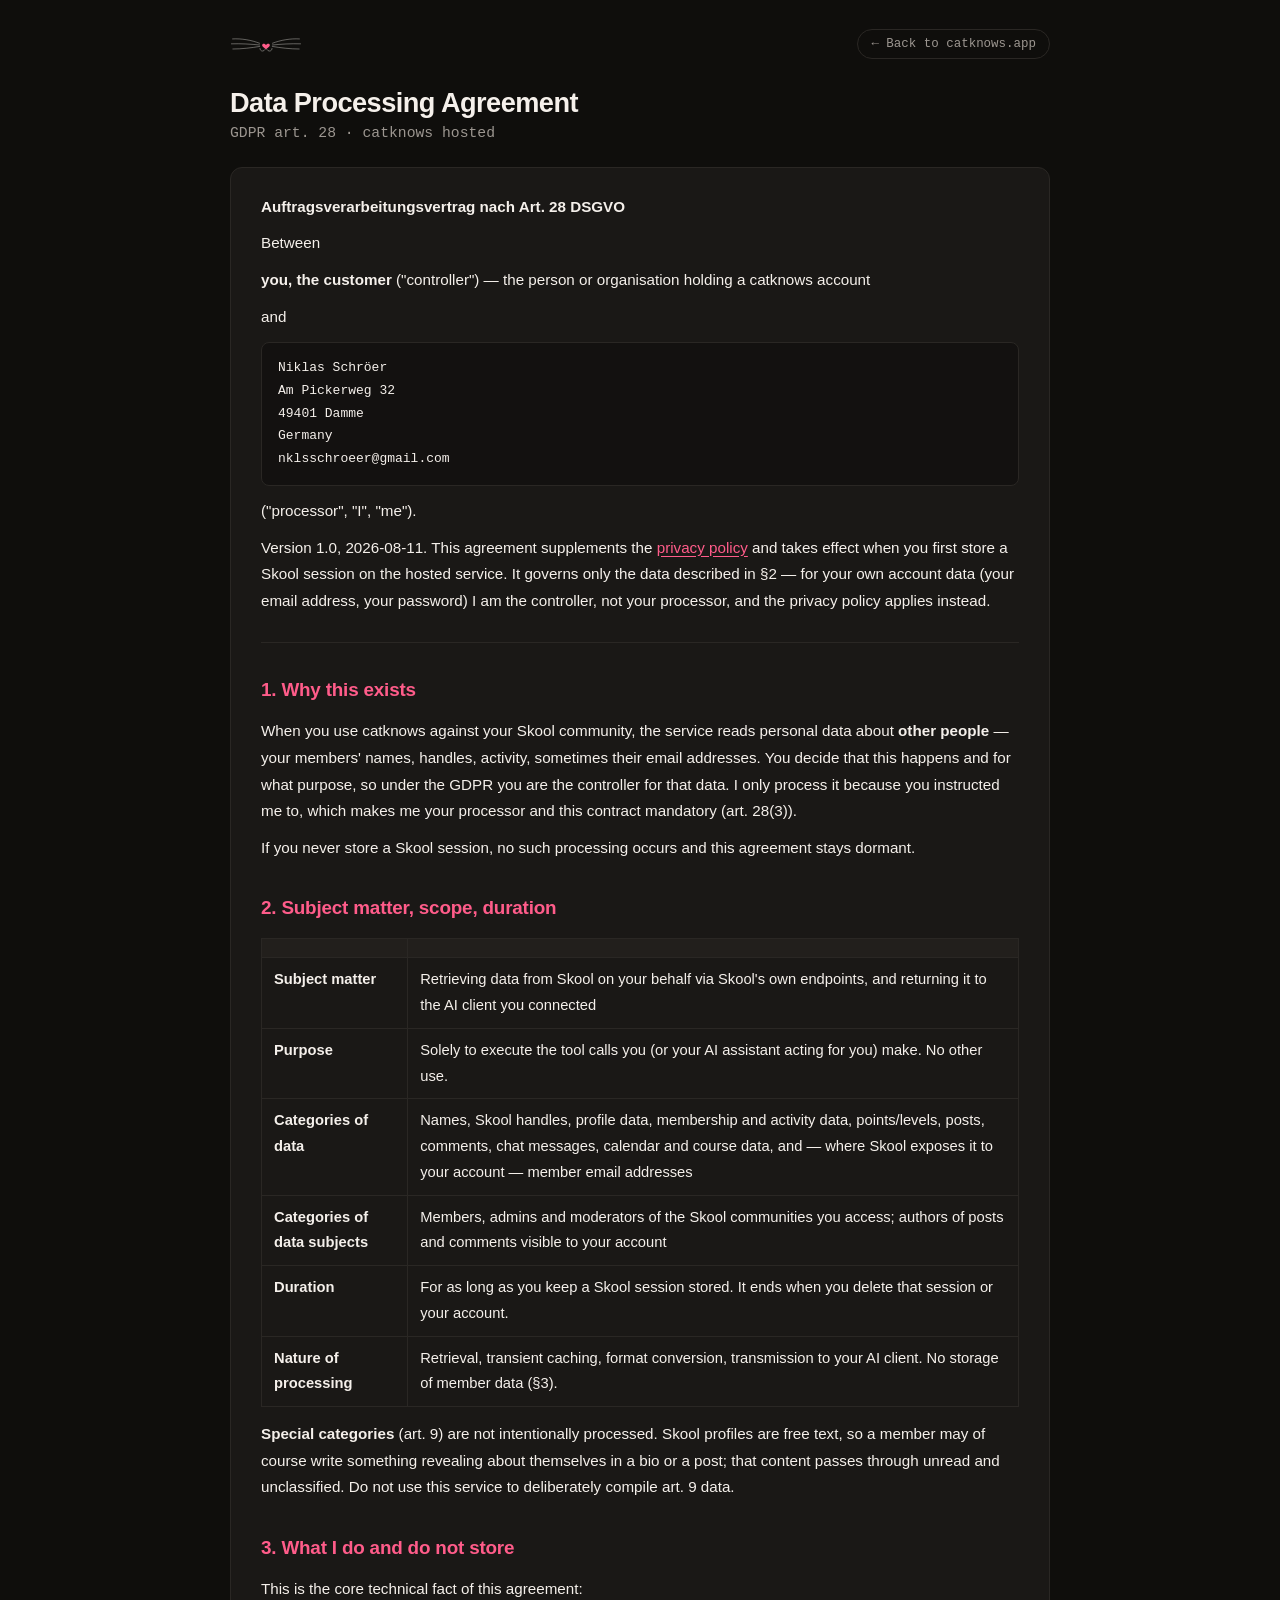
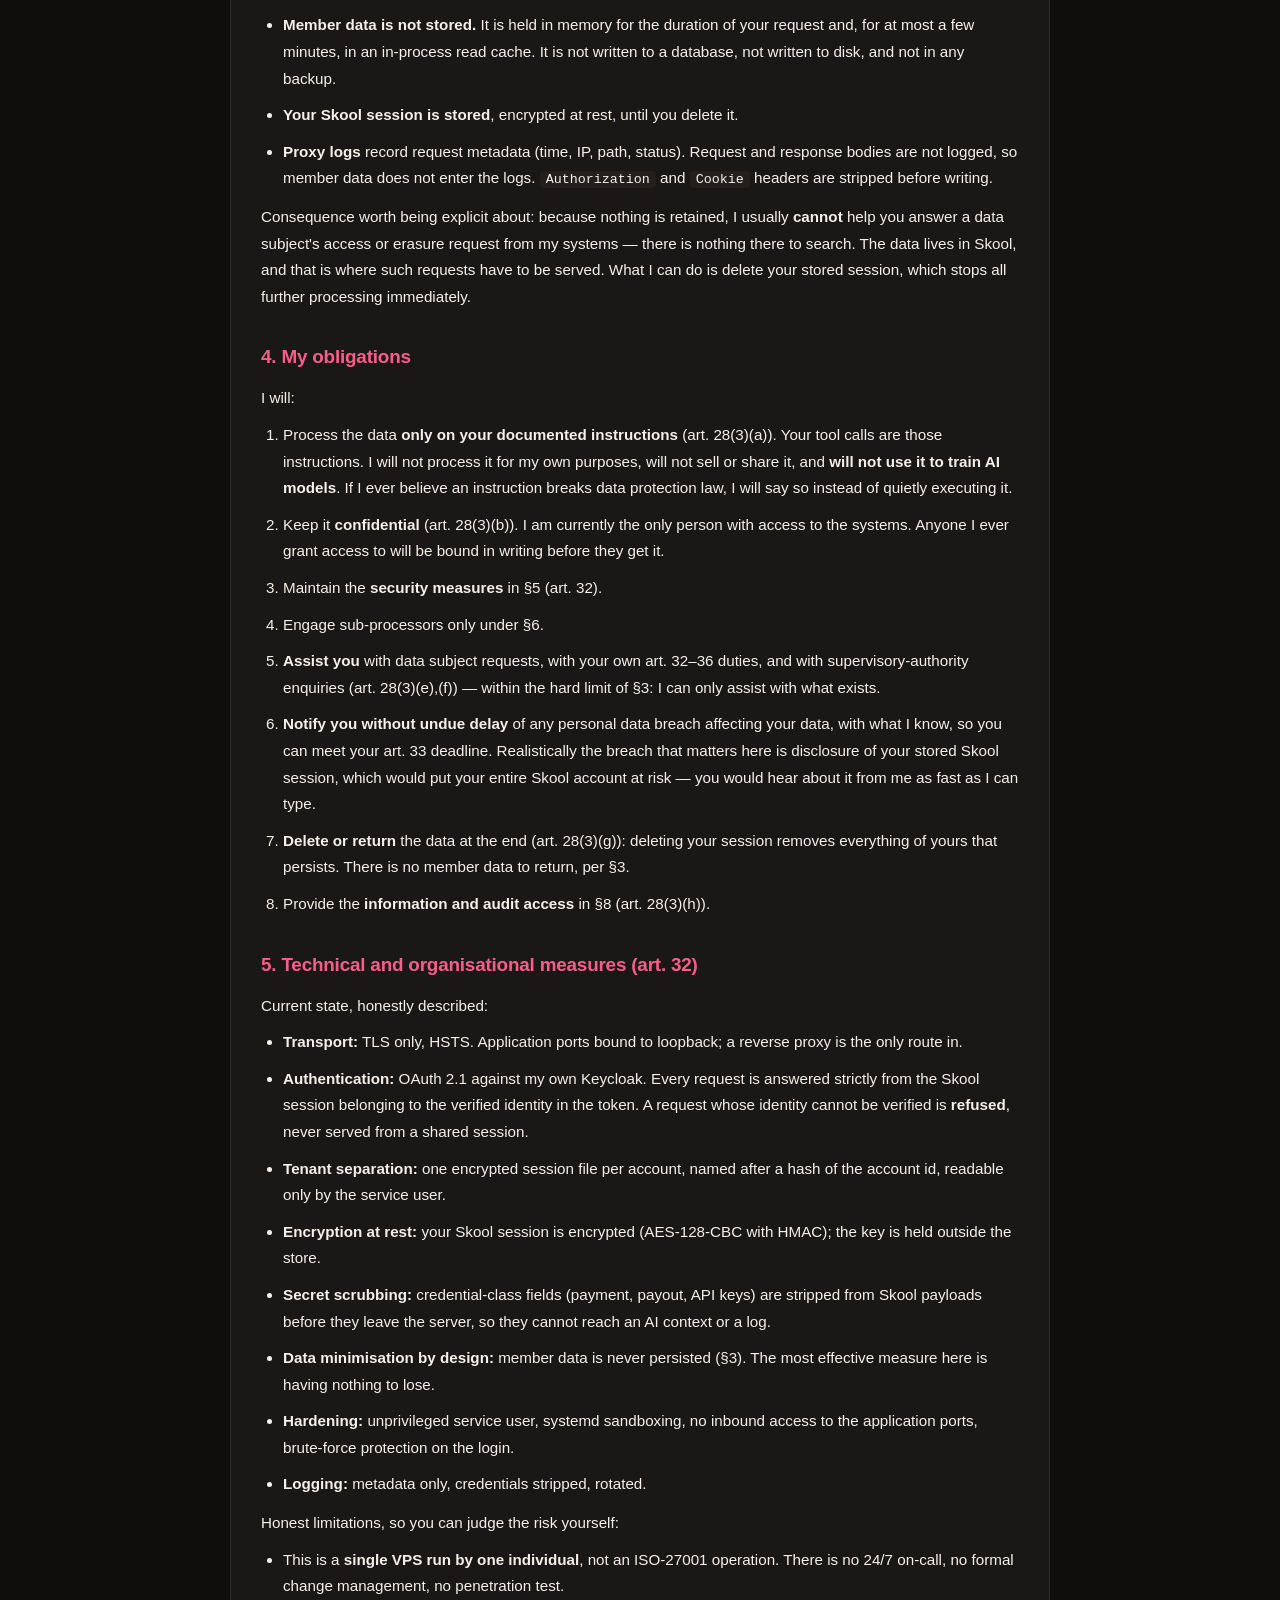
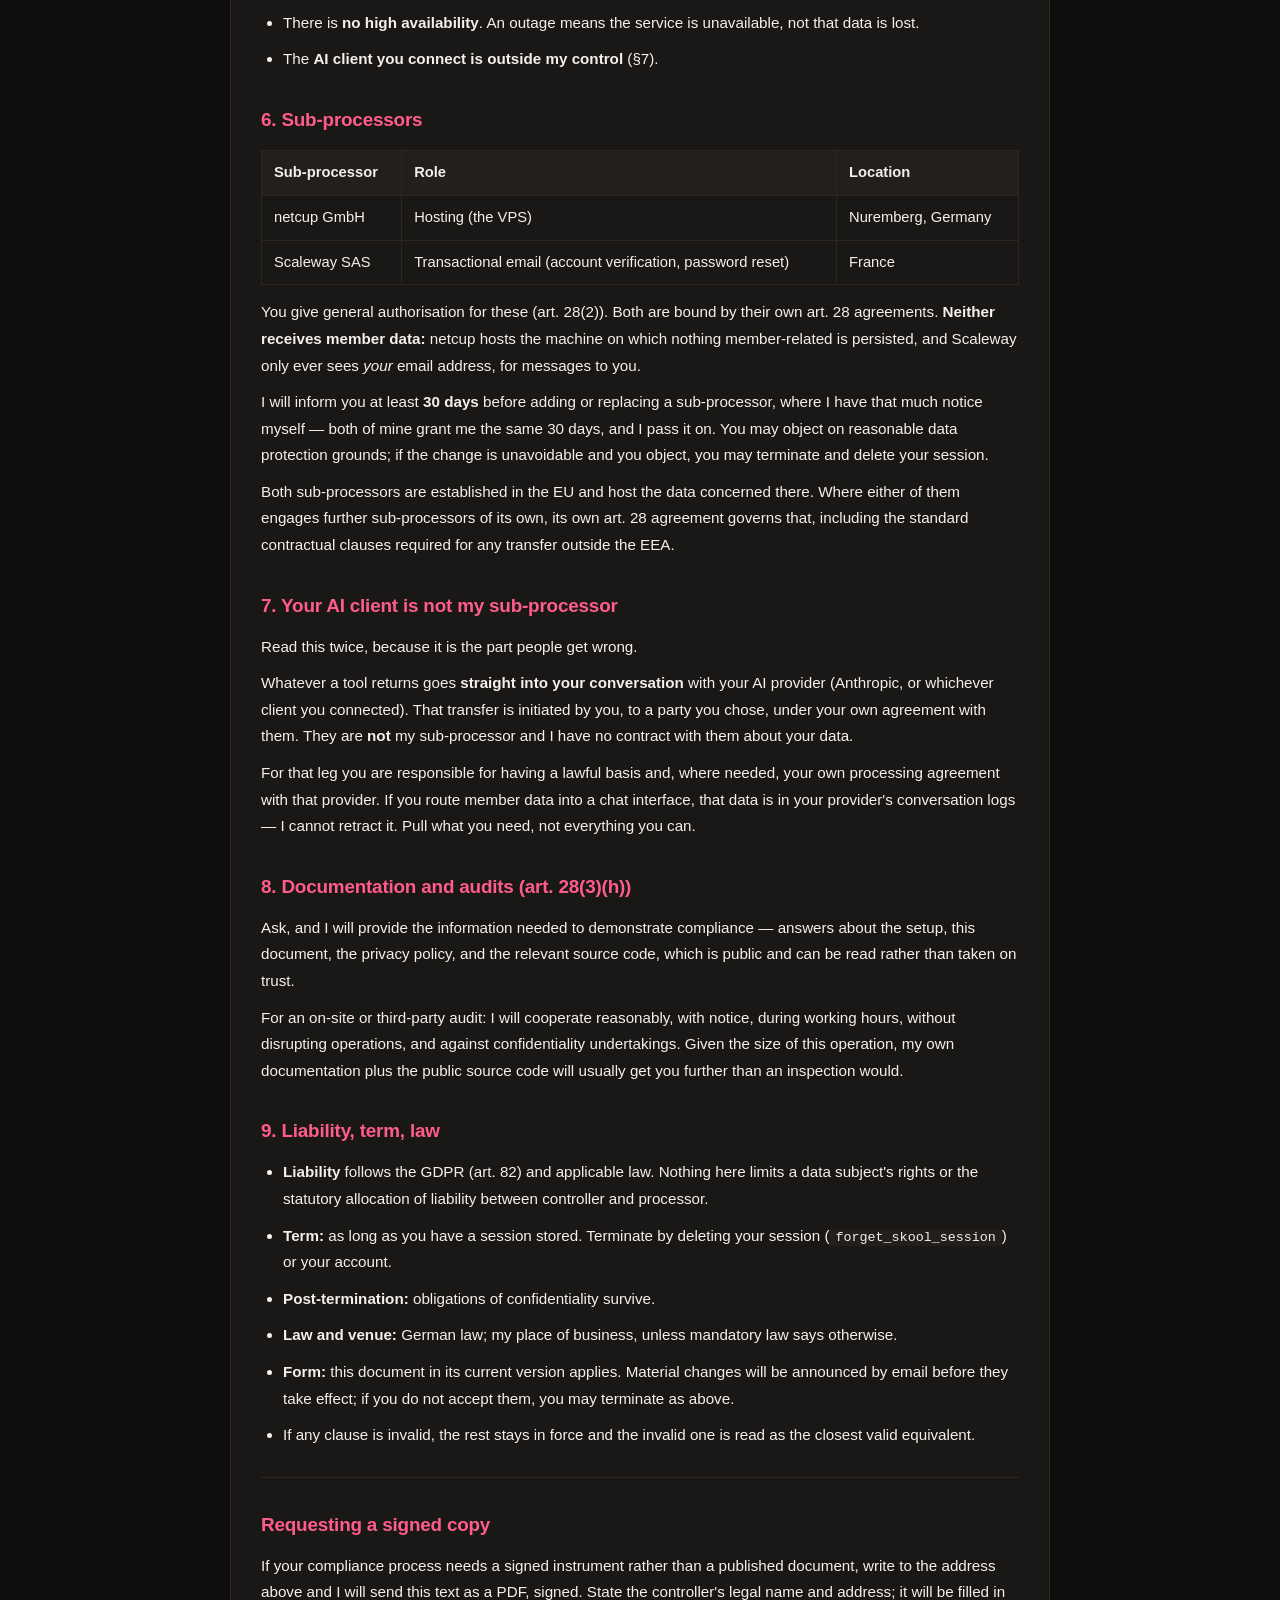
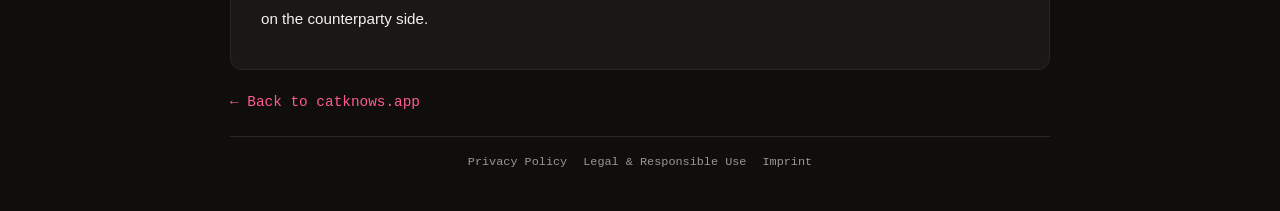
==== commit f1ae1551: "feat(keycloak): a login theme, so registration stops looking borrowed The register, login, email-ver" ====
--- a/deploy/web/dpa.html
+++ b/deploy/web/dpa.html
@@ -18,9 +18,15 @@
 .container { max-width: 820px; margin: 0 auto; }
 .topbar { display: flex; align-items: center; justify-content: space-between;
           gap: 16px; margin-bottom: 26px; }
-.wordmark { font-weight: 800; font-size: 1.15rem; color: var(--ink);
-            text-decoration: none; letter-spacing: -0.01em; }
-.wordmark b, .wordmark i { font-weight: 800; font-style: normal; color: var(--brand-deep); }
+/* The cat mark from the landing page, corner-sized. Static: on a legal page
+   the draw animation is noise, and it would replay on every navigation. */
+.mark { display: block; width: 72px; line-height: 0; padding: 2px 0; }
+.mark svg { width: 100%; height: auto; overflow: visible; }
+.mark:focus-visible { outline: 2px solid var(--brand); outline-offset: 4px;
+                      border-radius: 4px; }
+.mark .whisker, .mark .snout { fill: none; stroke: var(--ink);
+                               stroke-width: 2.6; stroke-linecap: round; }
+.mark .heart { fill: var(--brand); }
 .home { font-family: var(--mono); font-size: 0.78rem; color: var(--dim);
         text-decoration: none; border: 1px solid var(--line);
         padding: 7px 13px; border-radius: 999px; white-space: nowrap; }
@@ -68,7 +74,20 @@
 <body>
 <div class="container">
   <div class="topbar">
-    <a class="wordmark" href="/"><b>cat</b>knows<i>.</i></a>
+    <a class="mark" href="/" aria-label="catknows &mdash; home">
+      <svg viewBox="0 0 500 200" aria-hidden="true">
+        <path class="whisker" d="M18 62 C 80 58, 148 70, 205 92"/>
+        <path class="whisker" d="M10 96 C 76 94, 146 98, 205 104"/>
+        <path class="whisker" d="M20 132 C 82 132, 150 124, 206 114"/>
+        <path class="whisker" d="M482 62 C 420 58, 352 70, 295 92"/>
+        <path class="whisker" d="M490 96 C 424 94, 354 98, 295 104"/>
+        <path class="whisker" d="M480 132 C 418 132, 350 124, 294 114"/>
+        <path class="snout" d="M250 108 C 250 132, 240 146, 226 146 C 214 146, 208 137, 208 128"/>
+        <path class="snout" d="M250 108 C 250 132, 260 146, 274 146 C 286 146, 292 137, 292 128"/>
+        <path class="heart" d="M250 104 C 243 96, 232 92, 226 99 C 219 106, 224 116, 250 132
+                               C 276 116, 281 106, 274 99 C 268 92, 257 96, 250 104 Z"/>
+      </svg>
+    </a>
     <a class="home" href="/">&larr; Back to catknows.app</a>
   </div>
   <div class="header">
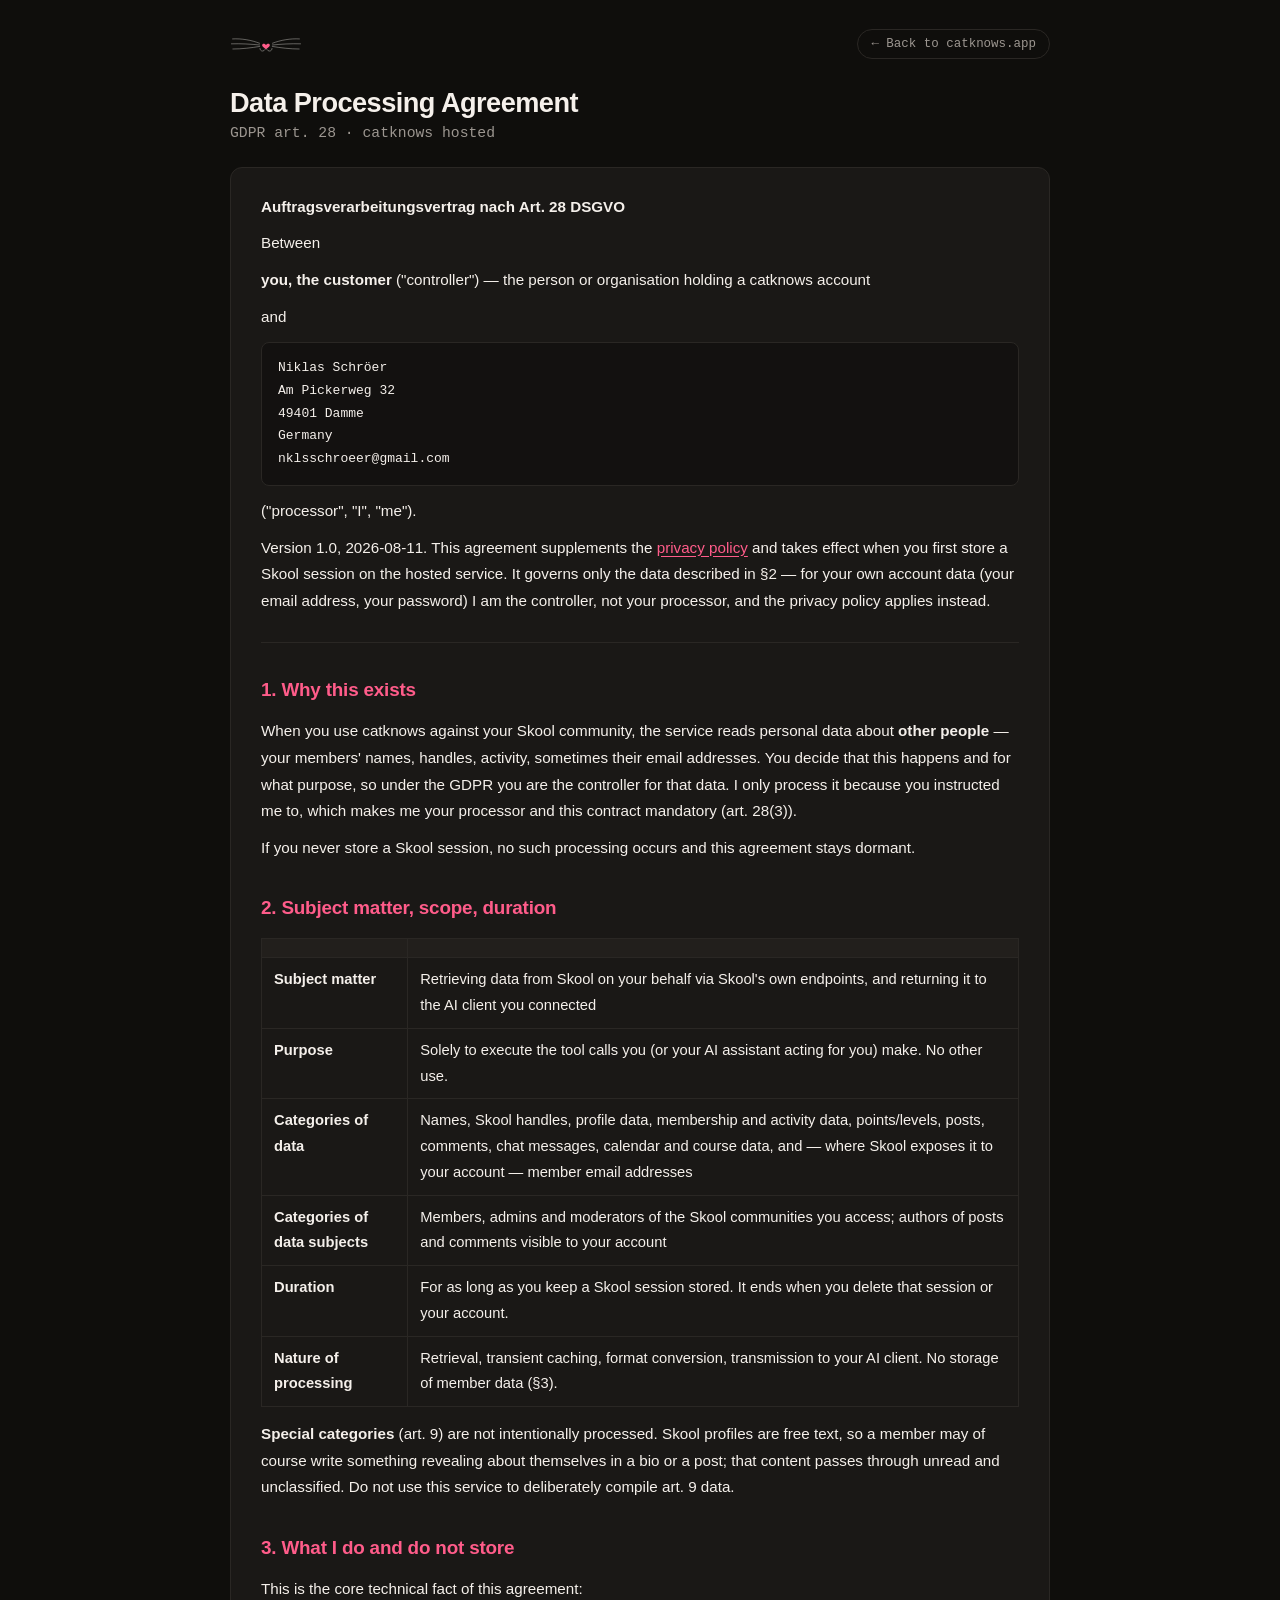
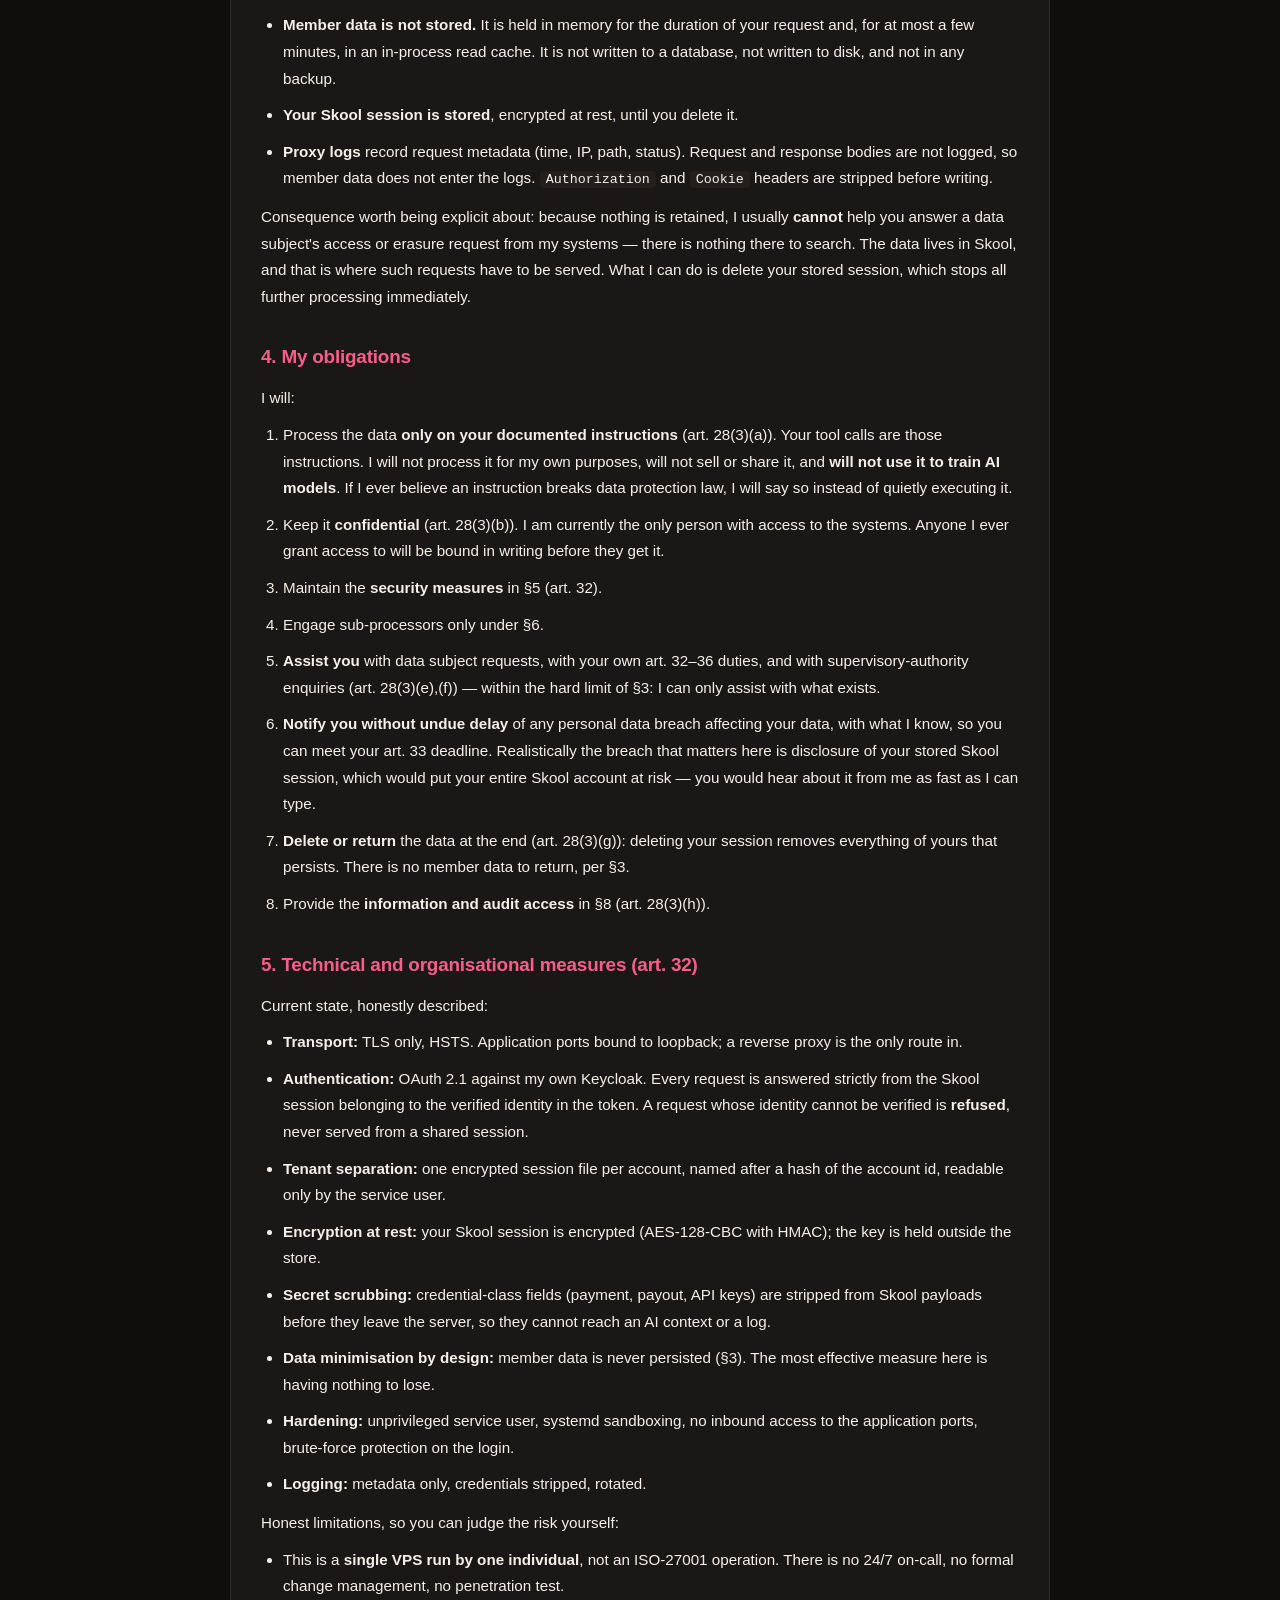
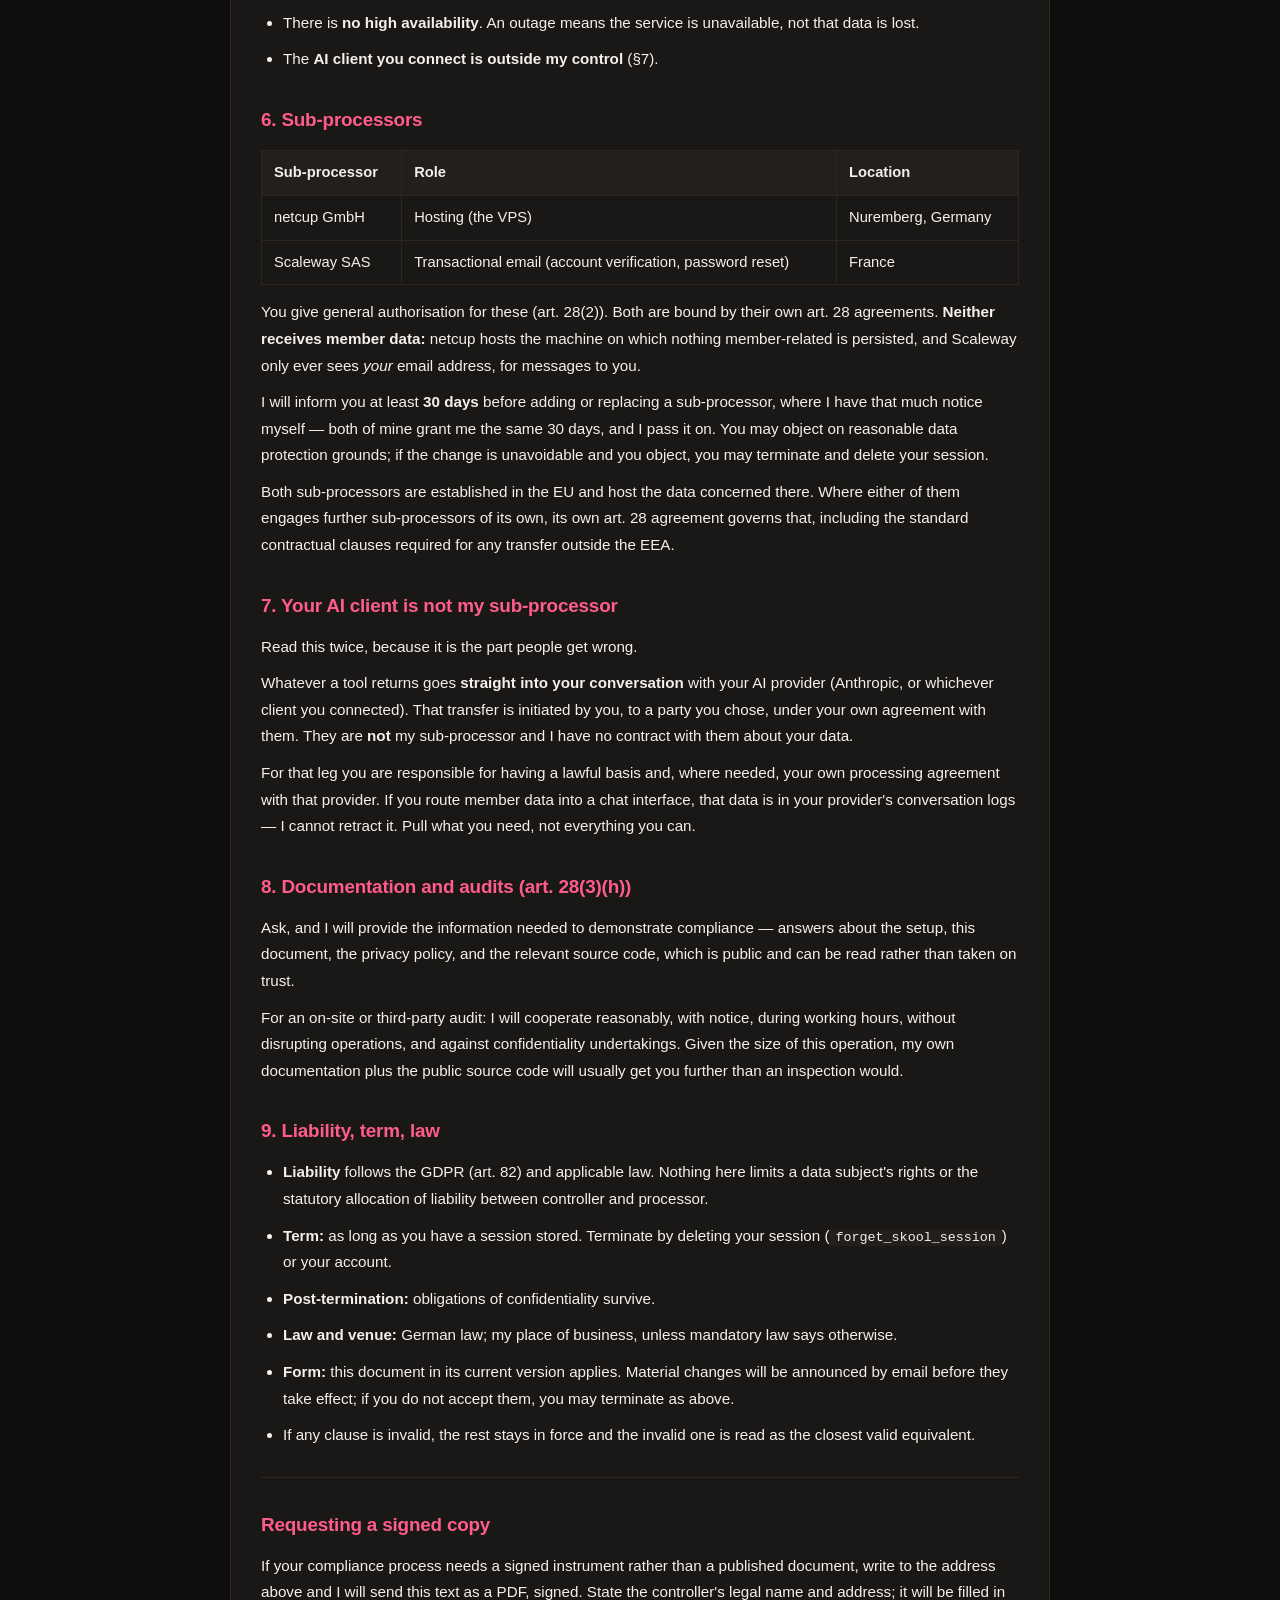
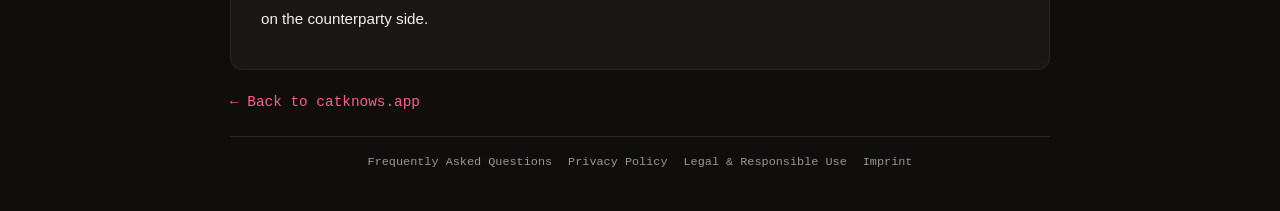
==== commit e619f421: "feat(web): "What can you ask it?" section and /faq page Below the hero, on opaque ground: seven exam" ====
--- a/deploy/web/dpa.html
+++ b/deploy/web/dpa.html
@@ -145,7 +145,7 @@
   </div>
   <a class="back" href="/">&larr; Back to catknows.app</a>
   <div class="foot">
-    <a href="/privacy">Privacy Policy</a><a href="/legal">Legal &amp; Responsible Use</a><a href="/impressum">Imprint</a>
+    <a href="/faq">Frequently Asked Questions</a><a href="/privacy">Privacy Policy</a><a href="/legal">Legal &amp; Responsible Use</a><a href="/impressum">Imprint</a>
   </div>
 </div>
 </body>
